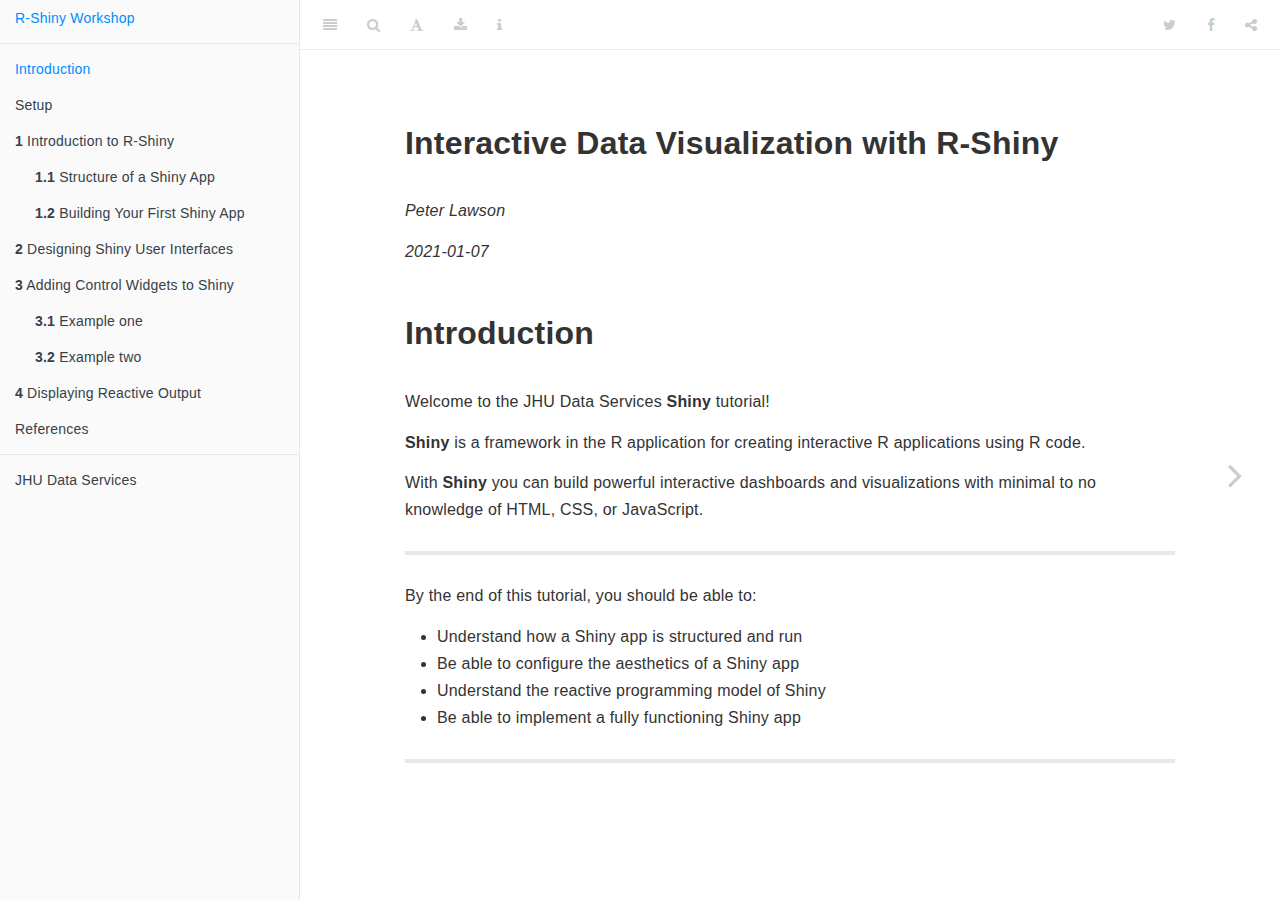
==== docs/index.html @ 5024e0c6 "Compiled book." ====
<!DOCTYPE html>
<html lang="" xml:lang="">
<head>

  <meta charset="utf-8" />
  <meta http-equiv="X-UA-Compatible" content="IE=edge" />
  <title>Interactive Data Visualization with R-Shiny</title>
  <meta name="description" content="A workshop on interactive data visualization using the R-Shiny library in the R programming language." />
  <meta name="generator" content="bookdown 0.21 and GitBook 2.6.7" />

  <meta property="og:title" content="Interactive Data Visualization with R-Shiny" />
  <meta property="og:type" content="book" />
  
  
  <meta property="og:description" content="A workshop on interactive data visualization using the R-Shiny library in the R programming language." />
  

  <meta name="twitter:card" content="summary" />
  <meta name="twitter:title" content="Interactive Data Visualization with R-Shiny" />
  
  <meta name="twitter:description" content="A workshop on interactive data visualization using the R-Shiny library in the R programming language." />
  

<meta name="author" content="Peter Lawson" />


<meta name="date" content="2021-01-07" />

  <meta name="viewport" content="width=device-width, initial-scale=1" />
  <meta name="apple-mobile-web-app-capable" content="yes" />
  <meta name="apple-mobile-web-app-status-bar-style" content="black" />
  
  

<link rel="next" href="setup.html"/>
<script src="libs/jquery-2.2.3/jquery.min.js"></script>
<link href="libs/gitbook-2.6.7/css/style.css" rel="stylesheet" />
<link href="libs/gitbook-2.6.7/css/plugin-table.css" rel="stylesheet" />
<link href="libs/gitbook-2.6.7/css/plugin-bookdown.css" rel="stylesheet" />
<link href="libs/gitbook-2.6.7/css/plugin-highlight.css" rel="stylesheet" />
<link href="libs/gitbook-2.6.7/css/plugin-search.css" rel="stylesheet" />
<link href="libs/gitbook-2.6.7/css/plugin-fontsettings.css" rel="stylesheet" />
<link href="libs/gitbook-2.6.7/css/plugin-clipboard.css" rel="stylesheet" />











<style type="text/css">
a.sourceLine { display: inline-block; line-height: 1.25; }
a.sourceLine { pointer-events: none; color: inherit; text-decoration: inherit; }
a.sourceLine:empty { height: 1.2em; }
.sourceCode { overflow: visible; }
code.sourceCode { white-space: pre; position: relative; }
pre.sourceCode { margin: 0; }
@media screen {
div.sourceCode { overflow: auto; }
}
@media print {
code.sourceCode { white-space: pre-wrap; }
a.sourceLine { text-indent: -1em; padding-left: 1em; }
}
pre.numberSource a.sourceLine
  { position: relative; left: -4em; }
pre.numberSource a.sourceLine::before
  { content: attr(title);
    position: relative; left: -1em; text-align: right; vertical-align: baseline;
    border: none; pointer-events: all; display: inline-block;
    -webkit-touch-callout: none; -webkit-user-select: none;
    -khtml-user-select: none; -moz-user-select: none;
    -ms-user-select: none; user-select: none;
    padding: 0 4px; width: 4em;
    color: #aaaaaa;
  }
pre.numberSource { margin-left: 3em; border-left: 1px solid #aaaaaa;  padding-left: 4px; }
div.sourceCode
  {  }
@media screen {
a.sourceLine::before { text-decoration: underline; }
}
code span.al { color: #ff0000; font-weight: bold; } /* Alert */
code span.an { color: #60a0b0; font-weight: bold; font-style: italic; } /* Annotation */
code span.at { color: #7d9029; } /* Attribute */
code span.bn { color: #40a070; } /* BaseN */
code span.bu { } /* BuiltIn */
code span.cf { color: #007020; font-weight: bold; } /* ControlFlow */
code span.ch { color: #4070a0; } /* Char */
code span.cn { color: #880000; } /* Constant */
code span.co { color: #60a0b0; font-style: italic; } /* Comment */
code span.cv { color: #60a0b0; font-weight: bold; font-style: italic; } /* CommentVar */
code span.do { color: #ba2121; font-style: italic; } /* Documentation */
code span.dt { color: #902000; } /* DataType */
code span.dv { color: #40a070; } /* DecVal */
code span.er { color: #ff0000; font-weight: bold; } /* Error */
code span.ex { } /* Extension */
code span.fl { color: #40a070; } /* Float */
code span.fu { color: #06287e; } /* Function */
code span.im { } /* Import */
code span.in { color: #60a0b0; font-weight: bold; font-style: italic; } /* Information */
code span.kw { color: #007020; font-weight: bold; } /* Keyword */
code span.op { color: #666666; } /* Operator */
code span.ot { color: #007020; } /* Other */
code span.pp { color: #bc7a00; } /* Preprocessor */
code span.sc { color: #4070a0; } /* SpecialChar */
code span.ss { color: #bb6688; } /* SpecialString */
code span.st { color: #4070a0; } /* String */
code span.va { color: #19177c; } /* Variable */
code span.vs { color: #4070a0; } /* VerbatimString */
code span.wa { color: #60a0b0; font-weight: bold; font-style: italic; } /* Warning */
</style>

<link rel="stylesheet" href="style.css" type="text/css" />
</head>

<body>



  <div class="book without-animation with-summary font-size-2 font-family-1" data-basepath=".">

    <div class="book-summary">
      <nav role="navigation">

<ul class="summary">
<li><a href="./">R-Shiny Workshop</a></li>

<li class="divider"></li>
<li class="chapter" data-level="" data-path="index.html"><a href="index.html"><i class="fa fa-check"></i>Introduction</a></li>
<li class="chapter" data-level="" data-path="setup.html"><a href="setup.html"><i class="fa fa-check"></i>Setup</a></li>
<li class="chapter" data-level="1" data-path="introduction-to-r-shiny.html"><a href="introduction-to-r-shiny.html"><i class="fa fa-check"></i><b>1</b> Introduction to R-Shiny</a><ul>
<li class="chapter" data-level="1.1" data-path="introduction-to-r-shiny.html"><a href="introduction-to-r-shiny.html#structure-of-a-shiny-app"><i class="fa fa-check"></i><b>1.1</b> Structure of a Shiny App</a></li>
<li class="chapter" data-level="1.2" data-path="introduction-to-r-shiny.html"><a href="introduction-to-r-shiny.html#building-your-first-shiny-app"><i class="fa fa-check"></i><b>1.2</b> Building Your First Shiny App</a></li>
</ul></li>
<li class="chapter" data-level="2" data-path="designing-shiny-user-interfaces.html"><a href="designing-shiny-user-interfaces.html"><i class="fa fa-check"></i><b>2</b> Designing Shiny User Interfaces</a></li>
<li class="chapter" data-level="3" data-path="adding-control-widgets-to-shiny.html"><a href="adding-control-widgets-to-shiny.html"><i class="fa fa-check"></i><b>3</b> Adding Control Widgets to Shiny</a><ul>
<li class="chapter" data-level="3.1" data-path="adding-control-widgets-to-shiny.html"><a href="adding-control-widgets-to-shiny.html#example-one"><i class="fa fa-check"></i><b>3.1</b> Example one</a></li>
<li class="chapter" data-level="3.2" data-path="adding-control-widgets-to-shiny.html"><a href="adding-control-widgets-to-shiny.html#example-two"><i class="fa fa-check"></i><b>3.2</b> Example two</a></li>
</ul></li>
<li class="chapter" data-level="4" data-path="displaying-reactive-output.html"><a href="displaying-reactive-output.html"><i class="fa fa-check"></i><b>4</b> Displaying Reactive Output</a></li>
<li class="chapter" data-level="" data-path="references.html"><a href="references.html"><i class="fa fa-check"></i>References</a></li>
<li class="divider"></li>
<li><a href="https://dataservices.library.jhu.edu" target="blank">JHU Data Services</a></li>

</ul>

      </nav>
    </div>

    <div class="book-body">
      <div class="body-inner">
        <div class="book-header" role="navigation">
          <h1>
            <i class="fa fa-circle-o-notch fa-spin"></i><a href="./">Interactive Data Visualization with R-Shiny</a>
          </h1>
        </div>

        <div class="page-wrapper" tabindex="-1" role="main">
          <div class="page-inner">

            <section class="normal" id="section-">
<div id="header">
<h1 class="title">Interactive Data Visualization with R-Shiny</h1>
<p class="author"><em>Peter Lawson</em></p>
<p class="date"><em>2021-01-07</em></p>
</div>
<div id="introduction" class="section level1 unnumbered">
<h1>Introduction</h1>
<p>Welcome to the JHU Data Services <strong>Shiny</strong> tutorial!</p>
<p><strong>Shiny</strong> is a framework in the R application for creating interactive R applications using R code.</p>
<p>With <strong>Shiny</strong> you can build powerful interactive dashboards and visualizations with minimal to no knowledge of HTML, CSS, or JavaScript.</p>
<hr />
<p>By the end of this tutorial, you should be able to:</p>
<ul>
<li>Understand how a Shiny app is structured and run</li>
<li>Be able to configure the aesthetics of a Shiny app</li>
<li>Understand the reactive programming model of Shiny</li>
<li>Be able to implement a fully functioning Shiny app</li>
</ul>
<hr />

</div>
            </section>

          </div>
        </div>
      </div>

<a href="setup.html" class="navigation navigation-next navigation-unique" aria-label="Next page"><i class="fa fa-angle-right"></i></a>
    </div>
  </div>
<script src="libs/gitbook-2.6.7/js/app.min.js"></script>
<script src="libs/gitbook-2.6.7/js/lunr.js"></script>
<script src="libs/gitbook-2.6.7/js/clipboard.min.js"></script>
<script src="libs/gitbook-2.6.7/js/plugin-search.js"></script>
<script src="libs/gitbook-2.6.7/js/plugin-sharing.js"></script>
<script src="libs/gitbook-2.6.7/js/plugin-fontsettings.js"></script>
<script src="libs/gitbook-2.6.7/js/plugin-bookdown.js"></script>
<script src="libs/gitbook-2.6.7/js/jquery.highlight.js"></script>
<script src="libs/gitbook-2.6.7/js/plugin-clipboard.js"></script>
<script>
gitbook.require(["gitbook"], function(gitbook) {
gitbook.start({
"sharing": {
"github": false,
"facebook": true,
"twitter": true,
"linkedin": false,
"weibo": false,
"instapaper": false,
"vk": false,
"all": ["facebook", "twitter", "linkedin", "weibo", "instapaper"]
},
"fontsettings": {
"theme": "white",
"family": "sans",
"size": 2
},
"edit": {
"link": null,
"text": null
},
"history": {
"link": null,
"text": null
},
"view": {
"link": null,
"text": null
},
"download": ["r-shiny-workshop.pdf", "r-shiny-workshop.epub"],
"toc": {
"collapse": "subsection"
}
});
});
</script>

</body>

</html>
---- docs/libs/gitbook-2.6.7/css/style.css ----
/*! normalize.css v2.1.0 | MIT License | git.io/normalize */img,legend{border:0}*,.fa{-webkit-font-smoothing:antialiased}.fa-ul>li,sub,sup{position:relative}.book .book-body .page-wrapper .page-inner section.normal hr:after,.book-langs-index .inner .languages:after,.buttons:after,.dropdown-menu .buttons:after{clear:both}body,html{-ms-text-size-adjust:100%;-webkit-text-size-adjust:100%}article,aside,details,figcaption,figure,footer,header,hgroup,main,nav,section,summary{display:block}audio,canvas,video{display:inline-block}.hidden,[hidden]{display:none}audio:not([controls]){display:none;height:0}html{font-family:sans-serif}body,figure{margin:0}a:focus{outline:dotted thin}a:active,a:hover{outline:0}h1{font-size:2em;margin:.67em 0}abbr[title]{border-bottom:1px dotted}b,strong{font-weight:700}dfn{font-style:italic}hr{-moz-box-sizing:content-box;box-sizing:content-box;height:0}mark{background:#ff0;color:#000}code,kbd,pre,samp{font-family:monospace,serif;font-size:1em}pre{white-space:pre-wrap}q{quotes:"\201C" "\201D" "\2018" "\2019"}small{font-size:80%}sub,sup{font-size:75%;line-height:0;vertical-align:baseline}sup{top:-.5em}sub{bottom:-.25em}svg:not(:root){overflow:hidden}fieldset{border:1px solid silver;margin:0 2px;padding:.35em .625em .75em}legend{padding:0}button,input,select,textarea{font-family:inherit;font-size:100%;margin:0}button,input{line-height:normal}button,select{text-transform:none}button,html input[type=button],input[type=reset],input[type=submit]{-webkit-appearance:button;cursor:pointer}button[disabled],html input[disabled]{cursor:default}input[type=checkbox],input[type=radio]{box-sizing:border-box;padding:0}input[type=search]{-webkit-appearance:textfield;-moz-box-sizing:content-box;-webkit-box-sizing:content-box;box-sizing:content-box}input[type=search]::-webkit-search-cancel-button{margin-right:10px;}button::-moz-focus-inner,input::-moz-focus-inner{border:0;padding:0}textarea{overflow:auto;vertical-align:top}table{border-collapse:collapse;border-spacing:0}/*!
 * Preboot v2
 *
 * Open sourced under MIT license by @mdo.
 * Some variables and mixins from Bootstrap (Apache 2 license).
 */.link-inherit,.link-inherit:focus,.link-inherit:hover{color:inherit}.fa,.fa-stack{display:inline-block}/*!
 *  Font Awesome 4.1.0 by @davegandy - http://fontawesome.io - @fontawesome
 *  License - http://fontawesome.io/license (Font: SIL OFL 1.1, CSS: MIT License)
 */@font-face{font-family:FontAwesome;src:url(./fontawesome/fontawesome-webfont.ttf?v=4.1.0) format('truetype');font-weight:400;font-style:normal}.fa{font-family:FontAwesome;font-style:normal;font-weight:400;line-height:1;-moz-osx-font-smoothing:grayscale}.book .book-header,.book .book-summary{font-family:"Helvetica Neue",Helvetica,Arial,sans-serif}.fa-lg{font-size:1.33333333em;line-height:.75em;vertical-align:-15%}.fa-2x{font-size:2em}.fa-3x{font-size:3em}.fa-4x{font-size:4em}.fa-5x{font-size:5em}.fa-fw{width:1.28571429em;text-align:center}.fa-ul{padding-left:0;margin-left:2.14285714em;list-style-type:none}.fa-li{position:absolute;left:-2.14285714em;width:2.14285714em;top:.14285714em;text-align:center}.fa-li.fa-lg{left:-1.85714286em}.fa-border{padding:.2em .25em .15em;border:.08em solid #eee;border-radius:.1em}.pull-right{float:right}.pull-left{float:left}.fa.pull-left{margin-right:.3em}.fa.pull-right{margin-left:.3em}.fa-spin{-webkit-animation:spin 2s infinite linear;-moz-animation:spin 2s infinite linear;-o-animation:spin 2s infinite linear;animation:spin 2s infinite linear}@-moz-keyframes spin{0%{-moz-transform:rotate(0)}100%{-moz-transform:rotate(359deg)}}@-webkit-keyframes spin{0%{-webkit-transform:rotate(0)}100%{-webkit-transform:rotate(359deg)}}@-o-keyframes spin{0%{-o-transform:rotate(0)}100%{-o-transform:rotate(359deg)}}@keyframes spin{0%{-webkit-transform:rotate(0);transform:rotate(0)}100%{-webkit-transform:rotate(359deg);transform:rotate(359deg)}}.fa-rotate-90{filter:progid:DXImageTransform.Microsoft.BasicImage(rotation=1);-webkit-transform:rotate(90deg);-moz-transform:rotate(90deg);-ms-transform:rotate(90deg);-o-transform:rotate(90deg);transform:rotate(90deg)}.fa-rotate-180{filter:progid:DXImageTransform.Microsoft.BasicImage(rotation=2);-webkit-transform:rotate(180deg);-moz-transform:rotate(180deg);-ms-transform:rotate(180deg);-o-transform:rotate(180deg);transform:rotate(180deg)}.fa-rotate-270{filter:progid:DXImageTransform.Microsoft.BasicImage(rotation=3);-webkit-transform:rotate(270deg);-moz-transform:rotate(270deg);-ms-transform:rotate(270deg);-o-transform:rotate(270deg);transform:rotate(270deg)}.fa-flip-horizontal{filter:progid:DXImageTransform.Microsoft.BasicImage(rotation=0, mirror=1);-webkit-transform:scale(-1,1);-moz-transform:scale(-1,1);-ms-transform:scale(-1,1);-o-transform:scale(-1,1);transform:scale(-1,1)}.fa-flip-vertical{filter:progid:DXImageTransform.Microsoft.BasicImage(rotation=2, mirror=1);-webkit-transform:scale(1,-1);-moz-transform:scale(1,-1);-ms-transform:scale(1,-1);-o-transform:scale(1,-1);transform:scale(1,-1)}.fa-stack{position:relative;width:2em;height:2em;line-height:2em;vertical-align:middle}.fa-stack-1x,.fa-stack-2x{position:absolute;left:0;width:100%;text-align:center}.fa-stack-1x{line-height:inherit}.fa-stack-2x{font-size:2em}.fa-inverse{color:#fff}.fa-glass:before{content:"\f000"}.fa-music:before{content:"\f001"}.fa-search:before{content:"\f002"}.fa-envelope-o:before{content:"\f003"}.fa-heart:before{content:"\f004"}.fa-star:before{content:"\f005"}.fa-star-o:before{content:"\f006"}.fa-user:before{content:"\f007"}.fa-film:before{content:"\f008"}.fa-th-large:before{content:"\f009"}.fa-th:before{content:"\f00a"}.fa-th-list:before{content:"\f00b"}.fa-check:before{content:"\f00c"}.fa-times:before{content:"\f00d"}.fa-search-plus:before{content:"\f00e"}.fa-search-minus:before{content:"\f010"}.fa-power-off:before{content:"\f011"}.fa-signal:before{content:"\f012"}.fa-cog:before,.fa-gear:before{content:"\f013"}.fa-trash-o:before{content:"\f014"}.fa-home:before{content:"\f015"}.fa-file-o:before{content:"\f016"}.fa-clock-o:before{content:"\f017"}.fa-road:before{content:"\f018"}.fa-download:before{content:"\f019"}.fa-arrow-circle-o-down:before{content:"\f01a"}.fa-arrow-circle-o-up:before{content:"\f01b"}.fa-inbox:before{content:"\f01c"}.fa-play-circle-o:before{content:"\f01d"}.fa-repeat:before,.fa-rotate-right:before{content:"\f01e"}.fa-refresh:before{content:"\f021"}.fa-list-alt:before{content:"\f022"}.fa-lock:before{content:"\f023"}.fa-flag:before{content:"\f024"}.fa-headphones:before{content:"\f025"}.fa-volume-off:before{content:"\f026"}.fa-volume-down:before{content:"\f027"}.fa-volume-up:before{content:"\f028"}.fa-qrcode:before{content:"\f029"}.fa-barcode:before{content:"\f02a"}.fa-tag:before{content:"\f02b"}.fa-tags:before{content:"\f02c"}.fa-book:before{content:"\f02d"}.fa-bookmark:before{content:"\f02e"}.fa-print:before{content:"\f02f"}.fa-camera:before{content:"\f030"}.fa-font:before{content:"\f031"}.fa-bold:before{content:"\f032"}.fa-italic:before{content:"\f033"}.fa-text-height:before{content:"\f034"}.fa-text-width:before{content:"\f035"}.fa-align-left:before{content:"\f036"}.fa-align-center:before{content:"\f037"}.fa-align-right:before{content:"\f038"}.fa-align-justify:before{content:"\f039"}.fa-list:before{content:"\f03a"}.fa-dedent:before,.fa-outdent:before{content:"\f03b"}.fa-indent:before{content:"\f03c"}.fa-video-camera:before{content:"\f03d"}.fa-image:before,.fa-photo:before,.fa-picture-o:before{content:"\f03e"}.fa-pencil:before{content:"\f040"}.fa-map-marker:before{content:"\f041"}.fa-adjust:before{content:"\f042"}.fa-tint:before{content:"\f043"}.fa-edit:before,.fa-pencil-square-o:before{content:"\f044"}.fa-share-square-o:before{content:"\f045"}.fa-check-square-o:before{content:"\f046"}.fa-arrows:before{content:"\f047"}.fa-step-backward:before{content:"\f048"}.fa-fast-backward:before{content:"\f049"}.fa-backward:before{content:"\f04a"}.fa-play:before{content:"\f04b"}.fa-pause:before{content:"\f04c"}.fa-stop:before{content:"\f04d"}.fa-forward:before{content:"\f04e"}.fa-fast-forward:before{content:"\f050"}.fa-step-forward:before{content:"\f051"}.fa-eject:before{content:"\f052"}.fa-chevron-left:before{content:"\f053"}.fa-chevron-right:before{content:"\f054"}.fa-plus-circle:before{content:"\f055"}.fa-minus-circle:before{content:"\f056"}.fa-times-circle:before{content:"\f057"}.fa-check-circle:before{content:"\f058"}.fa-question-circle:before{content:"\f059"}.fa-info-circle:before{content:"\f05a"}.fa-crosshairs:before{content:"\f05b"}.fa-times-circle-o:before{content:"\f05c"}.fa-check-circle-o:before{content:"\f05d"}.fa-ban:before{content:"\f05e"}.fa-arrow-left:before{content:"\f060"}.fa-arrow-right:before{content:"\f061"}.fa-arrow-up:before{content:"\f062"}.fa-arrow-down:before{content:"\f063"}.fa-mail-forward:before,.fa-share:before{content:"\f064"}.fa-expand:before{content:"\f065"}.fa-compress:before{content:"\f066"}.fa-plus:before{content:"\f067"}.fa-minus:before{content:"\f068"}.fa-asterisk:before{content:"\f069"}.fa-exclamation-circle:before{content:"\f06a"}.fa-gift:before{content:"\f06b"}.fa-leaf:before{content:"\f06c"}.fa-fire:before{content:"\f06d"}.fa-eye:before{content:"\f06e"}.fa-eye-slash:before{content:"\f070"}.fa-exclamation-triangle:before,.fa-warning:before{content:"\f071"}.fa-plane:before{content:"\f072"}.fa-calendar:before{content:"\f073"}.fa-random:before{content:"\f074"}.fa-comment:before{content:"\f075"}.fa-magnet:before{content:"\f076"}.fa-chevron-up:before{content:"\f077"}.fa-chevron-down:before{content:"\f078"}.fa-retweet:before{content:"\f079"}.fa-shopping-cart:before{content:"\f07a"}.fa-folder:before{content:"\f07b"}.fa-folder-open:before{content:"\f07c"}.fa-arrows-v:before{content:"\f07d"}.fa-arrows-h:before{content:"\f07e"}.fa-bar-chart-o:before{content:"\f080"}.fa-twitter-square:before{content:"\f081"}.fa-facebook-square:before{content:"\f082"}.fa-camera-retro:before{content:"\f083"}.fa-key:before{content:"\f084"}.fa-cogs:before,.fa-gears:before{content:"\f085"}.fa-comments:before{content:"\f086"}.fa-thumbs-o-up:before{content:"\f087"}.fa-thumbs-o-down:before{content:"\f088"}.fa-star-half:before{content:"\f089"}.fa-heart-o:before{content:"\f08a"}.fa-sign-out:before{content:"\f08b"}.fa-linkedin-square:before{content:"\f08c"}.fa-thumb-tack:before{content:"\f08d"}.fa-external-link:before{content:"\f08e"}.fa-sign-in:before{content:"\f090"}.fa-trophy:before{content:"\f091"}.fa-github-square:before{content:"\f092"}.fa-upload:before{content:"\f093"}.fa-lemon-o:before{content:"\f094"}.fa-phone:before{content:"\f095"}.fa-square-o:before{content:"\f096"}.fa-bookmark-o:before{content:"\f097"}.fa-phone-square:before{content:"\f098"}.fa-twitter:before{content:"\f099"}.fa-facebook:before{content:"\f09a"}.fa-github:before{content:"\f09b"}.fa-unlock:before{content:"\f09c"}.fa-credit-card:before{content:"\f09d"}.fa-rss:before{content:"\f09e"}.fa-hdd-o:before{content:"\f0a0"}.fa-bullhorn:before{content:"\f0a1"}.fa-bell:before{content:"\f0f3"}.fa-certificate:before{content:"\f0a3"}.fa-hand-o-right:before{content:"\f0a4"}.fa-hand-o-left:before{content:"\f0a5"}.fa-hand-o-up:before{content:"\f0a6"}.fa-hand-o-down:before{content:"\f0a7"}.fa-arrow-circle-left:before{content:"\f0a8"}.fa-arrow-circle-right:before{content:"\f0a9"}.fa-arrow-circle-up:before{content:"\f0aa"}.fa-arrow-circle-down:before{content:"\f0ab"}.fa-globe:before{content:"\f0ac"}.fa-wrench:before{content:"\f0ad"}.fa-tasks:before{content:"\f0ae"}.fa-filter:before{content:"\f0b0"}.fa-briefcase:before{content:"\f0b1"}.fa-arrows-alt:before{content:"\f0b2"}.fa-group:before,.fa-users:before{content:"\f0c0"}.fa-chain:before,.fa-link:before{content:"\f0c1"}.fa-cloud:before{content:"\f0c2"}.fa-flask:before{content:"\f0c3"}.fa-cut:before,.fa-scissors:before{content:"\f0c4"}.fa-copy:before,.fa-files-o:before{content:"\f0c5"}.fa-paperclip:before{content:"\f0c6"}.fa-floppy-o:before,.fa-save:before{content:"\f0c7"}.fa-square:before{content:"\f0c8"}.fa-bars:before,.fa-navicon:before,.fa-reorder:before{content:"\f0c9"}.fa-list-ul:before{content:"\f0ca"}.fa-list-ol:before{content:"\f0cb"}.fa-strikethrough:before{content:"\f0cc"}.fa-underline:before{content:"\f0cd"}.fa-table:before{content:"\f0ce"}.fa-magic:before{content:"\f0d0"}.fa-truck:before{content:"\f0d1"}.fa-pinterest:before{content:"\f0d2"}.fa-pinterest-square:before{content:"\f0d3"}.fa-google-plus-square:before{content:"\f0d4"}.fa-google-plus:before{content:"\f0d5"}.fa-money:before{content:"\f0d6"}.fa-caret-down:before{content:"\f0d7"}.fa-caret-up:before{content:"\f0d8"}.fa-caret-left:before{content:"\f0d9"}.fa-caret-right:before{content:"\f0da"}.fa-columns:before{content:"\f0db"}.fa-sort:before,.fa-unsorted:before{content:"\f0dc"}.fa-sort-desc:before,.fa-sort-down:before{content:"\f0dd"}.fa-sort-asc:before,.fa-sort-up:before{content:"\f0de"}.fa-envelope:before{content:"\f0e0"}.fa-linkedin:before{content:"\f0e1"}.fa-rotate-left:before,.fa-undo:before{content:"\f0e2"}.fa-gavel:before,.fa-legal:before{content:"\f0e3"}.fa-dashboard:before,.fa-tachometer:before{content:"\f0e4"}.fa-comment-o:before{content:"\f0e5"}.fa-comments-o:before{content:"\f0e6"}.fa-bolt:before,.fa-flash:before{content:"\f0e7"}.fa-sitemap:before{content:"\f0e8"}.fa-umbrella:before{content:"\f0e9"}.fa-clipboard:before,.fa-paste:before{content:"\f0ea"}.fa-lightbulb-o:before{content:"\f0eb"}.fa-exchange:before{content:"\f0ec"}.fa-cloud-download:before{content:"\f0ed"}.fa-cloud-upload:before{content:"\f0ee"}.fa-user-md:before{content:"\f0f0"}.fa-stethoscope:before{content:"\f0f1"}.fa-suitcase:before{content:"\f0f2"}.fa-bell-o:before{content:"\f0a2"}.fa-coffee:before{content:"\f0f4"}.fa-cutlery:before{content:"\f0f5"}.fa-file-text-o:before{content:"\f0f6"}.fa-building-o:before{content:"\f0f7"}.fa-hospital-o:before{content:"\f0f8"}.fa-ambulance:before{content:"\f0f9"}.fa-medkit:before{content:"\f0fa"}.fa-fighter-jet:before{content:"\f0fb"}.fa-beer:before{content:"\f0fc"}.fa-h-square:before{content:"\f0fd"}.fa-plus-square:before{content:"\f0fe"}.fa-angle-double-left:before{content:"\f100"}.fa-angle-double-right:before{content:"\f101"}.fa-angle-double-up:before{content:"\f102"}.fa-angle-double-down:before{content:"\f103"}.fa-angle-left:before{content:"\f104"}.fa-angle-right:before{content:"\f105"}.fa-angle-up:before{content:"\f106"}.fa-angle-down:before{content:"\f107"}.fa-desktop:before{content:"\f108"}.fa-laptop:before{content:"\f109"}.fa-tablet:before{content:"\f10a"}.fa-mobile-phone:before,.fa-mobile:before{content:"\f10b"}.fa-circle-o:before{content:"\f10c"}.fa-quote-left:before{content:"\f10d"}.fa-quote-right:before{content:"\f10e"}.fa-spinner:before{content:"\f110"}.fa-circle:before{content:"\f111"}.fa-mail-reply:before,.fa-reply:before{content:"\f112"}.fa-github-alt:before{content:"\f113"}.fa-folder-o:before{content:"\f114"}.fa-folder-open-o:before{content:"\f115"}.fa-smile-o:before{content:"\f118"}.fa-frown-o:before{content:"\f119"}.fa-meh-o:before{content:"\f11a"}.fa-gamepad:before{content:"\f11b"}.fa-keyboard-o:before{content:"\f11c"}.fa-flag-o:before{content:"\f11d"}.fa-flag-checkered:before{content:"\f11e"}.fa-terminal:before{content:"\f120"}.fa-code:before{content:"\f121"}.fa-mail-reply-all:before,.fa-reply-all:before{content:"\f122"}.fa-star-half-empty:before,.fa-star-half-full:before,.fa-star-half-o:before{content:"\f123"}.fa-location-arrow:before{content:"\f124"}.fa-crop:before{content:"\f125"}.fa-code-fork:before{content:"\f126"}.fa-chain-broken:before,.fa-unlink:before{content:"\f127"}.fa-question:before{content:"\f128"}.fa-info:before{content:"\f129"}.fa-exclamation:before{content:"\f12a"}.fa-superscript:before{content:"\f12b"}.fa-subscript:before{content:"\f12c"}.fa-eraser:before{content:"\f12d"}.fa-puzzle-piece:before{content:"\f12e"}.fa-microphone:before{content:"\f130"}.fa-microphone-slash:before{content:"\f131"}.fa-shield:before{content:"\f132"}.fa-calendar-o:before{content:"\f133"}.fa-fire-extinguisher:before{content:"\f134"}.fa-rocket:before{content:"\f135"}.fa-maxcdn:before{content:"\f136"}.fa-chevron-circle-left:before{content:"\f137"}.fa-chevron-circle-right:before{content:"\f138"}.fa-chevron-circle-up:before{content:"\f139"}.fa-chevron-circle-down:before{content:"\f13a"}.fa-html5:before{content:"\f13b"}.fa-css3:before{content:"\f13c"}.fa-anchor:before{content:"\f13d"}.fa-unlock-alt:before{content:"\f13e"}.fa-bullseye:before{content:"\f140"}.fa-ellipsis-h:before{content:"\f141"}.fa-ellipsis-v:before{content:"\f142"}.fa-rss-square:before{content:"\f143"}.fa-play-circle:before{content:"\f144"}.fa-ticket:before{content:"\f145"}.fa-minus-square:before{content:"\f146"}.fa-minus-square-o:before{content:"\f147"}.fa-level-up:before{content:"\f148"}.fa-level-down:before{content:"\f149"}.fa-check-square:before{content:"\f14a"}.fa-pencil-square:before{content:"\f14b"}.fa-external-link-square:before{content:"\f14c"}.fa-share-square:before{content:"\f14d"}.fa-compass:before{content:"\f14e"}.fa-caret-square-o-down:before,.fa-toggle-down:before{content:"\f150"}.fa-caret-square-o-up:before,.fa-toggle-up:before{content:"\f151"}.fa-caret-square-o-right:before,.fa-toggle-right:before{content:"\f152"}.fa-eur:before,.fa-euro:before{content:"\f153"}.fa-gbp:before{content:"\f154"}.fa-dollar:before,.fa-usd:before{content:"\f155"}.fa-inr:before,.fa-rupee:before{content:"\f156"}.fa-cny:before,.fa-jpy:before,.fa-rmb:before,.fa-yen:before{content:"\f157"}.fa-rouble:before,.fa-rub:before,.fa-ruble:before{content:"\f158"}.fa-krw:before,.fa-won:before{content:"\f159"}.fa-bitcoin:before,.fa-btc:before{content:"\f15a"}.fa-file:before{content:"\f15b"}.fa-file-text:before{content:"\f15c"}.fa-sort-alpha-asc:before{content:"\f15d"}.fa-sort-alpha-desc:before{content:"\f15e"}.fa-sort-amount-asc:before{content:"\f160"}.fa-sort-amount-desc:before{content:"\f161"}.fa-sort-numeric-asc:before{content:"\f162"}.fa-sort-numeric-desc:before{content:"\f163"}.fa-thumbs-up:before{content:"\f164"}.fa-thumbs-down:before{content:"\f165"}.fa-youtube-square:before{content:"\f166"}.fa-youtube:before{content:"\f167"}.fa-xing:before{content:"\f168"}.fa-xing-square:before{content:"\f169"}.fa-youtube-play:before{content:"\f16a"}.fa-dropbox:before{content:"\f16b"}.fa-stack-overflow:before{content:"\f16c"}.fa-instagram:before{content:"\f16d"}.fa-flickr:before{content:"\f16e"}.fa-adn:before{content:"\f170"}.fa-bitbucket:before{content:"\f171"}.fa-bitbucket-square:before{content:"\f172"}.fa-tumblr:before{content:"\f173"}.fa-tumblr-square:before{content:"\f174"}.fa-long-arrow-down:before{content:"\f175"}.fa-long-arrow-up:before{content:"\f176"}.fa-long-arrow-left:before{content:"\f177"}.fa-long-arrow-right:before{content:"\f178"}.fa-apple:before{content:"\f179"}.fa-windows:before{content:"\f17a"}.fa-android:before{content:"\f17b"}.fa-linux:before{content:"\f17c"}.fa-dribbble:before{content:"\f17d"}.fa-skype:before{content:"\f17e"}.fa-foursquare:before{content:"\f180"}.fa-trello:before{content:"\f181"}.fa-female:before{content:"\f182"}.fa-male:before{content:"\f183"}.fa-gittip:before{content:"\f184"}.fa-sun-o:before{content:"\f185"}.fa-moon-o:before{content:"\f186"}.fa-archive:before{content:"\f187"}.fa-bug:before{content:"\f188"}.fa-vk:before{content:"\f189"}.fa-weibo:before{content:"\f18a"}.fa-renren:before{content:"\f18b"}.fa-pagelines:before{content:"\f18c"}.fa-stack-exchange:before{content:"\f18d"}.fa-arrow-circle-o-right:before{content:"\f18e"}.fa-arrow-circle-o-left:before{content:"\f190"}.fa-caret-square-o-left:before,.fa-toggle-left:before{content:"\f191"}.fa-dot-circle-o:before{content:"\f192"}.fa-wheelchair:before{content:"\f193"}.fa-vimeo-square:before{content:"\f194"}.fa-try:before,.fa-turkish-lira:before{content:"\f195"}.fa-plus-square-o:before{content:"\f196"}.fa-space-shuttle:before{content:"\f197"}.fa-slack:before{content:"\f198"}.fa-envelope-square:before{content:"\f199"}.fa-wordpress:before{content:"\f19a"}.fa-openid:before{content:"\f19b"}.fa-bank:before,.fa-institution:before,.fa-university:before{content:"\f19c"}.fa-graduation-cap:before,.fa-mortar-board:before{content:"\f19d"}.fa-yahoo:before{content:"\f19e"}.fa-google:before{content:"\f1a0"}.fa-reddit:before{content:"\f1a1"}.fa-reddit-square:before{content:"\f1a2"}.fa-stumbleupon-circle:before{content:"\f1a3"}.fa-stumbleupon:before{content:"\f1a4"}.fa-delicious:before{content:"\f1a5"}.fa-digg:before{content:"\f1a6"}.fa-pied-piper-square:before,.fa-pied-piper:before{content:"\f1a7"}.fa-pied-piper-alt:before{content:"\f1a8"}.fa-drupal:before{content:"\f1a9"}.fa-joomla:before{content:"\f1aa"}.fa-language:before{content:"\f1ab"}.fa-fax:before{content:"\f1ac"}.fa-building:before{content:"\f1ad"}.fa-child:before{content:"\f1ae"}.fa-paw:before{content:"\f1b0"}.fa-spoon:before{content:"\f1b1"}.fa-cube:before{content:"\f1b2"}.fa-cubes:before{content:"\f1b3"}.fa-behance:before{content:"\f1b4"}.fa-behance-square:before{content:"\f1b5"}.fa-steam:before{content:"\f1b6"}.fa-steam-square:before{content:"\f1b7"}.fa-recycle:before{content:"\f1b8"}.fa-automobile:before,.fa-car:before{content:"\f1b9"}.fa-cab:before,.fa-taxi:before{content:"\f1ba"}.fa-tree:before{content:"\f1bb"}.fa-spotify:before{content:"\f1bc"}.fa-deviantart:before{content:"\f1bd"}.fa-soundcloud:before{content:"\f1be"}.fa-database:before{content:"\f1c0"}.fa-file-pdf-o:before{content:"\f1c1"}.fa-file-word-o:before{content:"\f1c2"}.fa-file-excel-o:before{content:"\f1c3"}.fa-file-powerpoint-o:before{content:"\f1c4"}.fa-file-image-o:before,.fa-file-photo-o:before,.fa-file-picture-o:before{content:"\f1c5"}.fa-file-archive-o:before,.fa-file-zip-o:before{content:"\f1c6"}.fa-file-audio-o:before,.fa-file-sound-o:before{content:"\f1c7"}.fa-file-movie-o:before,.fa-file-video-o:before{content:"\f1c8"}.fa-file-code-o:before{content:"\f1c9"}.fa-vine:before{content:"\f1ca"}.fa-codepen:before{content:"\f1cb"}.fa-jsfiddle:before{content:"\f1cc"}.fa-life-bouy:before,.fa-life-ring:before,.fa-life-saver:before,.fa-support:before{content:"\f1cd"}.fa-circle-o-notch:before{content:"\f1ce"}.fa-ra:before,.fa-rebel:before{content:"\f1d0"}.fa-empire:before,.fa-ge:before{content:"\f1d1"}.fa-git-square:before{content:"\f1d2"}.fa-git:before{content:"\f1d3"}.fa-hacker-news:before{content:"\f1d4"}.fa-tencent-weibo:before{content:"\f1d5"}.fa-qq:before{content:"\f1d6"}.fa-wechat:before,.fa-weixin:before{content:"\f1d7"}.fa-paper-plane:before,.fa-send:before{content:"\f1d8"}.fa-paper-plane-o:before,.fa-send-o:before{content:"\f1d9"}.fa-history:before{content:"\f1da"}.fa-circle-thin:before{content:"\f1db"}.fa-header:before{content:"\f1dc"}.fa-paragraph:before{content:"\f1dd"}.fa-sliders:before{content:"\f1de"}.fa-share-alt:before{content:"\f1e0"}.fa-share-alt-square:before{content:"\f1e1"}.fa-bomb:before{content:"\f1e2"}.book-langs-index{width:100%;height:100%;padding:40px 0;margin:0;overflow:auto}@media (max-width:600px){.book-langs-index{padding:0}}.book-langs-index .inner{max-width:600px;width:100%;margin:0 auto;padding:30px;background:#fff;border-radius:3px}.book-langs-index .inner h3{margin:0}.book-langs-index .inner .languages{list-style:none;padding:20px 30px;margin-top:20px;border-top:1px solid #eee}.book-langs-index .inner .languages:after,.book-langs-index .inner .languages:before{content:" ";display:table;line-height:0}.book-langs-index .inner .languages li{width:50%;float:left;padding:10px 5px;font-size:16px}@media (max-width:600px){.book-langs-index .inner .languages li{width:100%;max-width:100%}}.book .book-header{overflow:visible;height:50px;padding:0 8px;z-index:2;font-size:.85em;color:#7e888b;background:0 0}.book .book-header .btn{display:block;height:50px;padding:0 15px;border-bottom:none;color:#ccc;text-transform:uppercase;line-height:50px;-webkit-box-shadow:none!important;box-shadow:none!important;position:relative;font-size:14px}.book .book-header .btn:hover{position:relative;text-decoration:none;color:#444;background:0 0}.book .book-header h1{margin:0;font-size:20px;font-weight:200;text-align:center;line-height:50px;opacity:0;padding-left:200px;padding-right:200px;-webkit-transition:opacity .2s ease;-moz-transition:opacity .2s ease;-o-transition:opacity .2s ease;transition:opacity .2s ease;overflow:hidden;text-overflow:ellipsis;white-space:nowrap}.book .book-header h1 a,.book .book-header h1 a:hover{color:inherit;text-decoration:none}@media (max-width:1000px){.book .book-header h1{display:none}}.book .book-header h1 i{display:none}.book .book-header:hover h1{opacity:1}.book.is-loading .book-header h1 i{display:inline-block}.book.is-loading .book-header h1 a{display:none}.dropdown{position:relative}.dropdown-menu{position:absolute;top:100%;left:0;z-index:100;display:none;float:left;min-width:160px;padding:0;margin:2px 0 0;list-style:none;font-size:14px;background-color:#fafafa;border:1px solid rgba(0,0,0,.07);border-radius:1px;-webkit-box-shadow:0 6px 12px rgba(0,0,0,.175);box-shadow:0 6px 12px rgba(0,0,0,.175);background-clip:padding-box}.dropdown-menu.open{display:block}.dropdown-menu.dropdown-left{left:auto;right:4%}.dropdown-menu.dropdown-left .dropdown-caret{right:14px;left:auto}.dropdown-menu .dropdown-caret{position:absolute;top:-8px;left:14px;width:18px;height:10px;float:left;overflow:hidden}.dropdown-menu .dropdown-caret .caret-inner,.dropdown-menu .dropdown-caret .caret-outer{display:inline-block;top:0;border-left:9px solid transparent;border-right:9px solid transparent;position:absolute}.dropdown-menu .dropdown-caret .caret-outer{border-bottom:9px solid rgba(0,0,0,.1);height:auto;left:0;width:auto;margin-left:-1px}.dropdown-menu .dropdown-caret .caret-inner{margin-top:-1px;top:1px;border-bottom:9px solid #fafafa}.dropdown-menu .buttons{border-bottom:1px solid rgba(0,0,0,.07)}.dropdown-menu .buttons:after,.dropdown-menu .buttons:before{content:" ";display:table;line-height:0}.dropdown-menu .buttons:last-child{border-bottom:none}.dropdown-menu .buttons .button{border:0;background-color:transparent;color:#a6a6a6;width:100%;text-align:center;float:left;line-height:1.42857143;padding:8px 4px}.alert,.dropdown-menu .buttons .button:hover{color:#444}.dropdown-menu .buttons .button:focus,.dropdown-menu .buttons .button:hover{outline:0}.dropdown-menu .buttons .button.size-2{width:50%}.dropdown-menu .buttons .button.size-3{width:33%}.alert{padding:15px;margin-bottom:20px;background:#eee;border-bottom:5px solid #ddd}.alert-success{background:#dff0d8;border-color:#d6e9c6;color:#3c763d}.alert-info{background:#d9edf7;border-color:#bce8f1;color:#31708f}.alert-danger{background:#f2dede;border-color:#ebccd1;color:#a94442}.alert-warning{background:#fcf8e3;border-color:#faebcc;color:#8a6d3b}.book .book-summary{position:absolute;top:0;left:-300px;bottom:0;z-index:1;width:300px;color:#364149;background:#fafafa;border-right:1px solid rgba(0,0,0,.07);-webkit-transition:left 250ms ease;-moz-transition:left 250ms ease;-o-transition:left 250ms ease;transition:left 250ms ease}.book .book-summary ul.summary{position:absolute;top:0;left:0;right:0;bottom:0;overflow-y:auto;list-style:none;margin:0;padding:0;-webkit-transition:top .5s ease;-moz-transition:top .5s ease;-o-transition:top .5s ease;transition:top .5s ease}.book .book-summary ul.summary li{list-style:none}.book .book-summary ul.summary li.divider{height:1px;margin:7px 0;overflow:hidden;background:rgba(0,0,0,.07)}.book .book-summary ul.summary li i.fa-check{display:none;position:absolute;right:9px;top:16px;font-size:9px;color:#3c3}.book .book-summary ul.summary li.done>a{color:#364149;font-weight:400}.book .book-summary ul.summary li.done>a i{display:inline}.book .book-summary ul.summary li a,.book .book-summary ul.summary li span{display:block;padding:10px 15px;border-bottom:none;color:#364149;background:0 0;text-overflow:ellipsis;overflow:hidden;white-space:nowrap;position:relative}.book .book-summary ul.summary li span{cursor:not-allowed;opacity:.3;filter:alpha(opacity=30)}.book .book-summary ul.summary li a:hover,.book .book-summary ul.summary li.active>a{color:#008cff;background:0 0;text-decoration:none}.book .book-summary ul.summary li ul{padding-left:20px}@media (max-width:600px){.book .book-summary{width:calc(100% - 60px);bottom:0;left:-100%}}.book.with-summary .book-summary{left:0}.book.without-animation .book-summary{-webkit-transition:none!important;-moz-transition:none!important;-o-transition:none!important;transition:none!important}.book{position:relative;width:100%;height:100%}.book .book-body,.book .book-body .body-inner{position:absolute;top:0;left:0;overflow-y:auto;bottom:0;right:0}.book .book-body{color:#000;background:#fff;-webkit-transition:left 250ms ease;-moz-transition:left 250ms ease;-o-transition:left 250ms ease;transition:left 250ms ease}.book .book-body .page-wrapper{position:relative;outline:0}.book .book-body .page-wrapper .page-inner{max-width:800px;margin:0 auto;padding:20px 0 40px}.book .book-body .page-wrapper .page-inner section{margin:0;padding:5px 15px;background:#fff;border-radius:2px;line-height:1.7;font-size:1.6rem}.book .book-body .page-wrapper .page-inner .btn-group .btn{border-radius:0;background:#eee;border:0}@media (max-width:1240px){.book .book-body{-webkit-transition:-webkit-transform 250ms ease;-moz-transition:-moz-transform 250ms ease;-o-transition:-o-transform 250ms ease;transition:transform 250ms ease;padding-bottom:20px}.book .book-body .body-inner{position:static;min-height:calc(100% - 50px)}}@media (min-width:600px){.book.with-summary .book-body{left:300px}}@media (max-width:600px){.book.with-summary{overflow:hidden}.book.with-summary .book-body{-webkit-transform:translate(calc(100% - 60px),0);-moz-transform:translate(calc(100% - 60px),0);-ms-transform:translate(calc(100% - 60px),0);-o-transform:translate(calc(100% - 60px),0);transform:translate(calc(100% - 60px),0)}}.book.without-animation .book-body{-webkit-transition:none!important;-moz-transition:none!important;-o-transition:none!important;transition:none!important}.buttons:after,.buttons:before{content:" ";display:table;line-height:0}.button{border:0;background:#eee;color:#666;width:100%;text-align:center;float:left;line-height:1.42857143;padding:8px 4px}.button:hover{color:#444}.button:focus,.button:hover{outline:0}.button.size-2{width:50%}.button.size-3{width:33%}.book .book-body .page-wrapper .page-inner section{display:none}.book .book-body .page-wrapper .page-inner section.normal{display:block;word-wrap:break-word;overflow:hidden;color:#333;line-height:1.7;text-size-adjust:100%;-ms-text-size-adjust:100%;-webkit-text-size-adjust:100%;-moz-text-size-adjust:100%}.book .book-body .page-wrapper .page-inner section.normal *{box-sizing:border-box;-webkit-box-sizing:border-box;}.book .book-body .page-wrapper .page-inner section.normal>:first-child{margin-top:0!important}.book .book-body .page-wrapper .page-inner section.normal>:last-child{margin-bottom:0!important}.book .book-body .page-wrapper .page-inner section.normal blockquote,.book .book-body .page-wrapper .page-inner section.normal code,.book .book-body .page-wrapper .page-inner section.normal figure,.book .book-body .page-wrapper .page-inner section.normal img,.book .book-body .page-wrapper .page-inner section.normal pre,.book .book-body .page-wrapper .page-inner section.normal table,.book .book-body .page-wrapper .page-inner section.normal tr{page-break-inside:avoid}.book .book-body .page-wrapper .page-inner section.normal h2,.book .book-body .page-wrapper .page-inner section.normal h3,.book .book-body .page-wrapper .page-inner section.normal h4,.book .book-body .page-wrapper .page-inner section.normal h5,.book .book-body .page-wrapper .page-inner section.normal p{orphans:3;widows:3}.book .book-body .page-wrapper .page-inner section.normal h1,.book .book-body .page-wrapper .page-inner section.normal h2,.book .book-body .page-wrapper .page-inner section.normal h3,.book .book-body .page-wrapper .page-inner section.normal h4,.book .book-body .page-wrapper .page-inner section.normal h5{page-break-after:avoid}.book .book-body .page-wrapper .page-inner section.normal b,.book .book-body .page-wrapper .page-inner section.normal strong{font-weight:700}.book .book-body .page-wrapper .page-inner section.normal em{font-style:italic}.book .book-body .page-wrapper .page-inner section.normal blockquote,.book .book-body .page-wrapper .page-inner section.normal dl,.book .book-body .page-wrapper .page-inner section.normal ol,.book .book-body .page-wrapper .page-inner section.normal p,.book .book-body .page-wrapper .page-inner section.normal table,.book .book-body .page-wrapper .page-inner section.normal ul{margin-top:0;margin-bottom:.85em}.book .book-body .page-wrapper .page-inner section.normal a{color:#4183c4;text-decoration:none;background:0 0}.book .book-body .page-wrapper .page-inner section.normal a:active,.book .book-body .page-wrapper .page-inner section.normal a:focus,.book .book-body .page-wrapper .page-inner section.normal a:hover{outline:0;text-decoration:underline}.book .book-body .page-wrapper .page-inner section.normal img{border:0;max-width:100%}.book .book-body .page-wrapper .page-inner section.normal hr{height:4px;padding:0;margin:1.7em 0;overflow:hidden;background-color:#e7e7e7;border:none}.book .book-body .page-wrapper .page-inner section.normal hr:after,.book .book-body .page-wrapper .page-inner section.normal hr:before{display:table;content:" "}.book .book-body .page-wrapper .page-inner section.normal h1,.book .book-body .page-wrapper .page-inner section.normal h2,.book .book-body .page-wrapper .page-inner section.normal h3,.book .book-body .page-wrapper .page-inner section.normal h4,.book .book-body .page-wrapper .page-inner section.normal h5,.book .book-body .page-wrapper .page-inner section.normal h6{margin-top:1.275em;margin-bottom:.85em;}.book .book-body .page-wrapper .page-inner section.normal h1{font-size:2em}.book .book-body .page-wrapper .page-inner section.normal h2{font-size:1.75em}.book .book-body .page-wrapper .page-inner section.normal h3{font-size:1.5em}.book .book-body .page-wrapper .page-inner section.normal h4{font-size:1.25em}.book .book-body .page-wrapper .page-inner section.normal h5{font-size:1em}.book .book-body .page-wrapper .page-inner section.normal h6{font-size:1em;color:#777}.book .book-body .page-wrapper .page-inner section.normal code,.book .book-body .page-wrapper .page-inner section.normal pre{font-family:Consolas,"Liberation Mono",Menlo,Courier,monospace;direction:ltr;border:none;color:inherit}.book .book-body .page-wrapper .page-inner section.normal pre{overflow:auto;word-wrap:normal;margin:0 0 1.275em;padding:.85em 1em;background:#f7f7f7}.book .book-body .page-wrapper .page-inner section.normal pre>code{display:inline;max-width:initial;padding:0;margin:0;overflow:initial;line-height:inherit;font-size:.85em;white-space:pre;background:0 0}.book .book-body .page-wrapper .page-inner section.normal pre>code:after,.book .book-body .page-wrapper .page-inner section.normal pre>code:before{content:normal}.book .book-body .page-wrapper .page-inner section.normal code{padding:.2em;margin:0;font-size:.85em;background-color:#f7f7f7}.book .book-body .page-wrapper .page-inner section.normal code:after,.book .book-body .page-wrapper .page-inner section.normal code:before{letter-spacing:-.2em;content:"\00a0"}.book .book-body .page-wrapper .page-inner section.normal ol,.book .book-body .page-wrapper .page-inner section.normal ul{padding:0 0 0 2em;margin:0 0 .85em}.book .book-body .page-wrapper .page-inner section.normal ol ol,.book .book-body .page-wrapper .page-inner section.normal ol ul,.book .book-body .page-wrapper .page-inner section.normal ul ol,.book .book-body .page-wrapper .page-inner section.normal ul ul{margin-top:0;margin-bottom:0}.book .book-body .page-wrapper .page-inner section.normal ol ol{list-style-type:lower-roman}.book .book-body .page-wrapper .page-inner section.normal blockquote{margin:0 0 .85em;padding:0 15px;opacity:0.75;border-left:4px solid #dcdcdc}.book .book-body .page-wrapper .page-inner section.normal blockquote:first-child{margin-top:0}.book .book-body .page-wrapper .page-inner section.normal blockquote:last-child{margin-bottom:0}.book .book-body .page-wrapper .page-inner section.normal dl{padding:0}.book .book-body .page-wrapper .page-inner section.normal dl dt{padding:0;margin-top:.85em;font-style:italic;font-weight:700}.book .book-body .page-wrapper .page-inner section.normal dl dd{padding:0 .85em;margin-bottom:.85em}.book .book-body .page-wrapper .page-inner section.normal dd{margin-left:0}.book .book-body .page-wrapper .page-inner section.normal .glossary-term{cursor:help;text-decoration:underline}.book .book-body .navigation{position:absolute;top:50px;bottom:0;margin:0;max-width:150px;min-width:90px;display:flex;justify-content:center;align-content:center;flex-direction:column;font-size:40px;color:#ccc;text-align:center;-webkit-transition:all 350ms ease;-moz-transition:all 350ms ease;-o-transition:all 350ms ease;transition:all 350ms ease}.book .book-body .navigation:hover{text-decoration:none;color:#444}.book .book-body .navigation.navigation-next{right:0}.book .book-body .navigation.navigation-prev{left:0}@media (max-width:1240px){.book .book-body .navigation{position:static;top:auto;max-width:50%;width:50%;display:inline-block;float:left}.book .book-body .navigation.navigation-unique{max-width:100%;width:100%}}.book .book-body .page-wrapper .page-inner section.glossary{margin-bottom:40px}.book .book-body .page-wrapper .page-inner section.glossary h2 a,.book .book-body .page-wrapper .page-inner section.glossary h2 a:hover{color:inherit;text-decoration:none}.book .book-body .page-wrapper .page-inner section.glossary .glossary-index{list-style:none;margin:0;padding:0}.book .book-body .page-wrapper .page-inner section.glossary .glossary-index li{display:inline;margin:0 8px;white-space:nowrap}*{-webkit-box-sizing:border-box;-moz-box-sizing:border-box;box-sizing:border-box;-webkit-overflow-scrolling:touch;-webkit-tap-highlight-color:transparent;-webkit-text-size-adjust:none;-webkit-touch-callout:none}a{text-decoration:none}body,html{height:100%}html{font-size:62.5%}body{text-rendering:optimizeLegibility;font-smoothing:antialiased;font-family:"Helvetica Neue",Helvetica,Arial,sans-serif;font-size:14px;letter-spacing:.2px;text-size-adjust:100%}
.book .book-summary ul.summary li a span {display:inline;padding:initial;overflow:visible;cursor:auto;opacity:1;}
---- docs/libs/gitbook-2.6.7/css/plugin-table.css ----
.book .book-body .page-wrapper .page-inner section.normal table{display:table;width:100%;border-collapse:collapse;border-spacing:0;overflow:auto}.book .book-body .page-wrapper .page-inner section.normal table td,.book .book-body .page-wrapper .page-inner section.normal table th{padding:6px 13px;border:1px solid #ddd}.book .book-body .page-wrapper .page-inner section.normal table tr{background-color:#fff;border-top:1px solid #ccc}.book .book-body .page-wrapper .page-inner section.normal table tr:nth-child(2n){background-color:#f8f8f8}.book .book-body .page-wrapper .page-inner section.normal table th{font-weight:700}
---- docs/libs/gitbook-2.6.7/css/plugin-bookdown.css ----
.book .book-header h1 {
  padding-left: 20px;
  padding-right: 20px;
}
.book .book-header.fixed {
  position: fixed;
  right: 0;
  top: 0;
  left: 0;
  border-bottom: 1px solid rgba(0,0,0,.07);
}
span.search-highlight {
  background-color: #ffff88;
}
@media (min-width: 600px) {
  .book.with-summary .book-header.fixed {
    left: 300px;
  }
}
@media (max-width: 1240px) {
  .book .book-body.fixed {
    top: 50px;
  }
  .book .book-body.fixed .body-inner {
    top: auto;
  }
}
@media (max-width: 600px) {
  .book.with-summary .book-header.fixed {
    left: calc(100% - 60px);
    min-width: 300px;
  }
  .book.with-summary .book-body {
    transform: none;
    left: calc(100% - 60px);
    min-width: 300px;
  }
  .book .book-body.fixed {
    top: 0;
  }
}

.book .book-body.fixed .body-inner {
  top: 50px;
}
.book .book-body .page-wrapper .page-inner section.normal sub, .book .book-body .page-wrapper .page-inner section.normal sup {
  font-size: 85%;
}

@media print {
  .book .book-summary, .book .book-body .book-header, .fa {
    display: none !important;
  }
  .book .book-body.fixed {
    left: 0px;
  }
  .book .book-body,.book .book-body .body-inner, .book.with-summary {
    overflow: visible !important;
  }
}
.kable_wrapper {
  border-spacing: 20px 0;
  border-collapse: separate;
  border: none;
  margin: auto;
}
.kable_wrapper > tbody > tr > td {
  vertical-align: top;
}
.book .book-body .page-wrapper .page-inner section.normal table tr.header {
  border-top-width: 2px;
}
.book .book-body .page-wrapper .page-inner section.normal table tr:last-child td {
  border-bottom-width: 2px;
}
.book .book-body .page-wrapper .page-inner section.normal table td, .book .book-body .page-wrapper .page-inner section.normal table th {
  border-left: none;
  border-right: none;
}
.book .book-body .page-wrapper .page-inner section.normal table.kable_wrapper > tbody > tr, .book .book-body .page-wrapper .page-inner section.normal table.kable_wrapper > tbody > tr > td {
  border-top: none;
}
.book .book-body .page-wrapper .page-inner section.normal table.kable_wrapper > tbody > tr:last-child > td {
    border-bottom: none;
}

div.theorem, div.lemma, div.corollary, div.proposition, div.conjecture {
  font-style: italic;
}
span.theorem, span.lemma, span.corollary, span.proposition, span.conjecture {
  font-style: normal;
}
div.proof>*:last-child:after {
  content: "\25a2";
  float: right;
}
.header-section-number {
  padding-right: .5em;
}
---- docs/libs/gitbook-2.6.7/css/plugin-highlight.css ----
.book .book-body .page-wrapper .page-inner section.normal pre,
.book .book-body .page-wrapper .page-inner section.normal code {
  /* http://jmblog.github.com/color-themes-for-google-code-highlightjs */
  /* Tomorrow Comment */
  /* Tomorrow Red */
  /* Tomorrow Orange */
  /* Tomorrow Yellow */
  /* Tomorrow Green */
  /* Tomorrow Aqua */
  /* Tomorrow Blue */
  /* Tomorrow Purple */
}
.book .book-body .page-wrapper .page-inner section.normal pre .hljs-comment,
.book .book-body .page-wrapper .page-inner section.normal code .hljs-comment,
.book .book-body .page-wrapper .page-inner section.normal pre .hljs-title,
.book .book-body .page-wrapper .page-inner section.normal code .hljs-title {
  color: #8e908c;
}
.book .book-body .page-wrapper .page-inner section.normal pre .hljs-variable,
.book .book-body .page-wrapper .page-inner section.normal code .hljs-variable,
.book .book-body .page-wrapper .page-inner section.normal pre .hljs-attribute,
.book .book-body .page-wrapper .page-inner section.normal code .hljs-attribute,
.book .book-body .page-wrapper .page-inner section.normal pre .hljs-tag,
.book .book-body .page-wrapper .page-inner section.normal code .hljs-tag,
.book .book-body .page-wrapper .page-inner section.normal pre .hljs-regexp,
.book .book-body .page-wrapper .page-inner section.normal code .hljs-regexp,
.book .book-body .page-wrapper .page-inner section.normal pre .ruby .hljs-constant,
.book .book-body .page-wrapper .page-inner section.normal code .ruby .hljs-constant,
.book .book-body .page-wrapper .page-inner section.normal pre .xml .hljs-tag .hljs-title,
.book .book-body .page-wrapper .page-inner section.normal code .xml .hljs-tag .hljs-title,
.book .book-body .page-wrapper .page-inner section.normal pre .xml .hljs-pi,
.book .book-body .page-wrapper .page-inner section.normal code .xml .hljs-pi,
.book .book-body .page-wrapper .page-inner section.normal pre .xml .hljs-doctype,
.book .book-body .page-wrapper .page-inner section.normal code .xml .hljs-doctype,
.book .book-body .page-wrapper .page-inner section.normal pre .html .hljs-doctype,
.book .book-body .page-wrapper .page-inner section.normal code .html .hljs-doctype,
.book .book-body .page-wrapper .page-inner section.normal pre .css .hljs-id,
.book .book-body .page-wrapper .page-inner section.normal code .css .hljs-id,
.book .book-body .page-wrapper .page-inner section.normal pre .css .hljs-class,
.book .book-body .page-wrapper .page-inner section.normal code .css .hljs-class,
.book .book-body .page-wrapper .page-inner section.normal pre .css .hljs-pseudo,
.book .book-body .page-wrapper .page-inner section.normal code .css .hljs-pseudo {
  color: #c82829;
}
.book .book-body .page-wrapper .page-inner section.normal pre .hljs-number,
.book .book-body .page-wrapper .page-inner section.normal code .hljs-number,
.book .book-body .page-wrapper .page-inner section.normal pre .hljs-preprocessor,
.book .book-body .page-wrapper .page-inner section.normal code .hljs-preprocessor,
.book .book-body .page-wrapper .page-inner section.normal pre .hljs-pragma,
.book .book-body .page-wrapper .page-inner section.normal code .hljs-pragma,
.book .book-body .page-wrapper .page-inner section.normal pre .hljs-built_in,
.book .book-body .page-wrapper .page-inner section.normal code .hljs-built_in,
.book .book-body .page-wrapper .page-inner section.normal pre .hljs-literal,
.book .book-body .page-wrapper .page-inner section.normal code .hljs-literal,
.book .book-body .page-wrapper .page-inner section.normal pre .hljs-params,
.book .book-body .page-wrapper .page-inner section.normal code .hljs-params,
.book .book-body .page-wrapper .page-inner section.normal pre .hljs-constant,
.book .book-body .page-wrapper .page-inner section.normal code .hljs-constant {
  color: #f5871f;
}
.book .book-body .page-wrapper .page-inner section.normal pre .ruby .hljs-class .hljs-title,
.book .book-body .page-wrapper .page-inner section.normal code .ruby .hljs-class .hljs-title,
.book .book-body .page-wrapper .page-inner section.normal pre .css .hljs-rules .hljs-attribute,
.book .book-body .page-wrapper .page-inner section.normal code .css .hljs-rules .hljs-attribute {
  color: #eab700;
}
.book .book-body .page-wrapper .page-inner section.normal pre .hljs-string,
.book .book-body .page-wrapper .page-inner section.normal code .hljs-string,
.book .book-body .page-wrapper .page-inner section.normal pre .hljs-value,
.book .book-body .page-wrapper .page-inner section.normal code .hljs-value,
.book .book-body .page-wrapper .page-inner section.normal pre .hljs-inheritance,
.book .book-body .page-wrapper .page-inner section.normal code .hljs-inheritance,
.book .book-body .page-wrapper .page-inner section.normal pre .hljs-header,
.book .book-body .page-wrapper .page-inner section.normal code .hljs-header,
.book .book-body .page-wrapper .page-inner section.normal pre .ruby .hljs-symbol,
.book .book-body .page-wrapper .page-inner section.normal code .ruby .hljs-symbol,
.book .book-body .page-wrapper .page-inner section.normal pre .xml .hljs-cdata,
.book .book-body .page-wrapper .page-inner section.normal code .xml .hljs-cdata {
  color: #718c00;
}
.book .book-body .page-wrapper .page-inner section.normal pre .css .hljs-hexcolor,
.book .book-body .page-wrapper .page-inner section.normal code .css .hljs-hexcolor {
  color: #3e999f;
}
.book .book-body .page-wrapper .page-inner section.normal pre .hljs-function,
.book .book-body .page-wrapper .page-inner section.normal code .hljs-function,
.book .book-body .page-wrapper .page-inner section.normal pre .python .hljs-decorator,
.book .book-body .page-wrapper .page-inner section.normal code .python .hljs-decorator,
.book .book-body .page-wrapper .page-inner section.normal pre .python .hljs-title,
.book .book-body .page-wrapper .page-inner section.normal code .python .hljs-title,
.book .book-body .page-wrapper .page-inner section.normal pre .ruby .hljs-function .hljs-title,
.book .book-body .page-wrapper .page-inner section.normal code .ruby .hljs-function .hljs-title,
.book .book-body .page-wrapper .page-inner section.normal pre .ruby .hljs-title .hljs-keyword,
.book .book-body .page-wrapper .page-inner section.normal code .ruby .hljs-title .hljs-keyword,
.book .book-body .page-wrapper .page-inner section.normal pre .perl .hljs-sub,
.book .book-body .page-wrapper .page-inner section.normal code .perl .hljs-sub,
.book .book-body .page-wrapper .page-inner section.normal pre .javascript .hljs-title,
.book .book-body .page-wrapper .page-inner section.normal code .javascript .hljs-title,
.book .book-body .page-wrapper .page-inner section.normal pre .coffeescript .hljs-title,
.book .book-body .page-wrapper .page-inner section.normal code .coffeescript .hljs-title {
  color: #4271ae;
}
.book .book-body .page-wrapper .page-inner section.normal pre .hljs-keyword,
.book .book-body .page-wrapper .page-inner section.normal code .hljs-keyword,
.book .book-body .page-wrapper .page-inner section.normal pre .javascript .hljs-function,
.book .book-body .page-wrapper .page-inner section.normal code .javascript .hljs-function {
  color: #8959a8;
}
.book .book-body .page-wrapper .page-inner section.normal pre .hljs,
.book .book-body .page-wrapper .page-inner section.normal code .hljs {
  display: block;
  background: white;
  color: #4d4d4c;
  padding: 0.5em;
}
.book .book-body .page-wrapper .page-inner section.normal pre .coffeescript .javascript,
.book .book-body .page-wrapper .page-inner section.normal code .coffeescript .javascript,
.book .book-body .page-wrapper .page-inner section.normal pre .javascript .xml,
.book .book-body .page-wrapper .page-inner section.normal code .javascript .xml,
.book .book-body .page-wrapper .page-inner section.normal pre .tex .hljs-formula,
.book .book-body .page-wrapper .page-inner section.normal code .tex .hljs-formula,
.book .book-body .page-wrapper .page-inner section.normal pre .xml .javascript,
.book .book-body .page-wrapper .page-inner section.normal code .xml .javascript,
.book .book-body .page-wrapper .page-inner section.normal pre .xml .vbscript,
.book .book-body .page-wrapper .page-inner section.normal code .xml .vbscript,
.book .book-body .page-wrapper .page-inner section.normal pre .xml .css,
.book .book-body .page-wrapper .page-inner section.normal code .xml .css,
.book .book-body .page-wrapper .page-inner section.normal pre .xml .hljs-cdata,
.book .book-body .page-wrapper .page-inner section.normal code .xml .hljs-cdata {
  opacity: 0.5;
}
.book.color-theme-1 .book-body .page-wrapper .page-inner section.normal pre,
.book.color-theme-1 .book-body .page-wrapper .page-inner section.normal code {
  /*

Orginal Style from ethanschoonover.com/solarized (c) Jeremy Hull <sourdrums@gmail.com>

*/
  /* Solarized Green */
  /* Solarized Cyan */
  /* Solarized Blue */
  /* Solarized Yellow */
  /* Solarized Orange */
  /* Solarized Red */
  /* Solarized Violet */
}
.book.color-theme-1 .book-body .page-wrapper .page-inner section.normal pre .hljs,
.book.color-theme-1 .book-body .page-wrapper .page-inner section.normal code .hljs {
  display: block;
  padding: 0.5em;
  background: #fdf6e3;
  color: #657b83;
}
.book.color-theme-1 .book-body .page-wrapper .page-inner section.normal pre .hljs-comment,
.book.color-theme-1 .book-body .page-wrapper .page-inner section.normal code .hljs-comment,
.book.color-theme-1 .book-body .page-wrapper .page-inner section.normal pre .hljs-template_comment,
.book.color-theme-1 .book-body .page-wrapper .page-inner section.normal code .hljs-template_comment,
.book.color-theme-1 .book-body .page-wrapper .page-inner section.normal pre .diff .hljs-header,
.book.color-theme-1 .book-body .page-wrapper .page-inner section.normal code .diff .hljs-header,
.book.color-theme-1 .book-body .page-wrapper .page-inner section.normal pre .hljs-doctype,
.book.color-theme-1 .book-body .page-wrapper .page-inner section.normal code .hljs-doctype,
.book.color-theme-1 .book-body .page-wrapper .page-inner section.normal pre .hljs-pi,
.book.color-theme-1 .book-body .page-wrapper .page-inner section.normal code .hljs-pi,
.book.color-theme-1 .book-body .page-wrapper .page-inner section.normal pre .lisp .hljs-string,
.book.color-theme-1 .book-body .page-wrapper .page-inner section.normal code .lisp .hljs-string,
.book.color-theme-1 .book-body .page-wrapper .page-inner section.normal pre .hljs-javadoc,
.book.color-theme-1 .book-body .page-wrapper .page-inner section.normal code .hljs-javadoc {
  color: #93a1a1;
}
.book.color-theme-1 .book-body .page-wrapper .page-inner section.normal pre .hljs-keyword,
.book.color-theme-1 .book-body .page-wrapper .page-inner section.normal code .hljs-keyword,
.book.color-theme-1 .book-body .page-wrapper .page-inner section.normal pre .hljs-winutils,
.book.color-theme-1 .book-body .page-wrapper .page-inner section.normal code .hljs-winutils,
.book.color-theme-1 .book-body .page-wrapper .page-inner section.normal pre .method,
.book.color-theme-1 .book-body .page-wrapper .page-inner section.normal code .method,
.book.color-theme-1 .book-body .page-wrapper .page-inner section.normal pre .hljs-addition,
.book.color-theme-1 .book-body .page-wrapper .page-inner section.normal code .hljs-addition,
.book.color-theme-1 .book-body .page-wrapper .page-inner section.normal pre .css .hljs-tag,
.book.color-theme-1 .book-body .page-wrapper .page-inner section.normal code .css .hljs-tag,
.book.color-theme-1 .book-body .page-wrapper .page-inner section.normal pre .hljs-request,
.book.color-theme-1 .book-body .page-wrapper .page-inner section.normal code .hljs-request,
.book.color-theme-1 .book-body .page-wrapper .page-inner section.normal pre .hljs-status,
.book.color-theme-1 .book-body .page-wrapper .page-inner section.normal code .hljs-status,
.book.color-theme-1 .book-body .page-wrapper .page-inner section.normal pre .nginx .hljs-title,
.book.color-theme-1 .book-body .page-wrapper .page-inner section.normal code .nginx .hljs-title {
  color: #859900;
}
.book.color-theme-1 .book-body .page-wrapper .page-inner section.normal pre .hljs-number,
.book.color-theme-1 .book-body .page-wrapper .page-inner section.normal code .hljs-number,
.book.color-theme-1 .book-body .page-wrapper .page-inner section.normal pre .hljs-command,
.book.color-theme-1 .book-body .page-wrapper .page-inner section.normal code .hljs-command,
.book.color-theme-1 .book-body .page-wrapper .page-inner section.normal pre .hljs-string,
.book.color-theme-1 .book-body .page-wrapper .page-inner section.normal code .hljs-string,
.book.color-theme-1 .book-body .page-wrapper .page-inner section.normal pre .hljs-tag .hljs-value,
.book.color-theme-1 .book-body .page-wrapper .page-inner section.normal code .hljs-tag .hljs-value,
.book.color-theme-1 .book-body .page-wrapper .page-inner section.normal pre .hljs-rules .hljs-value,
.book.color-theme-1 .book-body .page-wrapper .page-inner section.normal code .hljs-rules .hljs-value,
.book.color-theme-1 .book-body .page-wrapper .page-inner section.normal pre .hljs-phpdoc,
.book.color-theme-1 .book-body .page-wrapper .page-inner section.normal code .hljs-phpdoc,
.book.color-theme-1 .book-body .page-wrapper .page-inner section.normal pre .tex .hljs-formula,
.book.color-theme-1 .book-body .page-wrapper .page-inner section.normal code .tex .hljs-formula,
.book.color-theme-1 .book-body .page-wrapper .page-inner section.normal pre .hljs-regexp,
.book.color-theme-1 .book-body .page-wrapper .page-inner section.normal code .hljs-regexp,
.book.color-theme-1 .book-body .page-wrapper .page-inner section.normal pre .hljs-hexcolor,
.book.color-theme-1 .book-body .page-wrapper .page-inner section.normal code .hljs-hexcolor,
.book.color-theme-1 .book-body .page-wrapper .page-inner section.normal pre .hljs-link_url,
.book.color-theme-1 .book-body .page-wrapper .page-inner section.normal code .hljs-link_url {
  color: #2aa198;
}
.book.color-theme-1 .book-body .page-wrapper .page-inner section.normal pre .hljs-title,
.book.color-theme-1 .book-body .page-wrapper .page-inner section.normal code .hljs-title,
.book.color-theme-1 .book-body .page-wrapper .page-inner section.normal pre .hljs-localvars,
.book.color-theme-1 .book-body .page-wrapper .page-inner section.normal code .hljs-localvars,
.book.color-theme-1 .book-body .page-wrapper .page-inner section.normal pre .hljs-chunk,
.book.color-theme-1 .book-body .page-wrapper .page-inner section.normal code .hljs-chunk,
.book.color-theme-1 .book-body .page-wrapper .page-inner section.normal pre .hljs-decorator,
.book.color-theme-1 .book-body .page-wrapper .page-inner section.normal code .hljs-decorator,
.book.color-theme-1 .book-body .page-wrapper .page-inner section.normal pre .hljs-built_in,
.book.color-theme-1 .book-body .page-wrapper .page-inner section.normal code .hljs-built_in,
.book.color-theme-1 .book-body .page-wrapper .page-inner section.normal pre .hljs-identifier,
.book.color-theme-1 .book-body .page-wrapper .page-inner section.normal code .hljs-identifier,
.book.color-theme-1 .book-body .page-wrapper .page-inner section.normal pre .vhdl .hljs-literal,
.book.color-theme-1 .book-body .page-wrapper .page-inner section.normal code .vhdl .hljs-literal,
.book.color-theme-1 .book-body .page-wrapper .page-inner section.normal pre .hljs-id,
.book.color-theme-1 .book-body .page-wrapper .page-inner section.normal code .hljs-id,
.book.color-theme-1 .book-body .page-wrapper .page-inner section.normal pre .css .hljs-function,
.book.color-theme-1 .book-body .page-wrapper .page-inner section.normal code .css .hljs-function {
  color: #268bd2;
}
.book.color-theme-1 .book-body .page-wrapper .page-inner section.normal pre .hljs-attribute,
.book.color-theme-1 .book-body .page-wrapper .page-inner section.normal code .hljs-attribute,
.book.color-theme-1 .book-body .page-wrapper .page-inner section.normal pre .hljs-variable,
.book.color-theme-1 .book-body .page-wrapper .page-inner section.normal code .hljs-variable,
.book.color-theme-1 .book-body .page-wrapper .page-inner section.normal pre .lisp .hljs-body,
.book.color-theme-1 .book-body .page-wrapper .page-inner section.normal code .lisp .hljs-body,
.book.color-theme-1 .book-body .page-wrapper .page-inner section.normal pre .smalltalk .hljs-number,
.book.color-theme-1 .book-body .page-wrapper .page-inner section.normal code .smalltalk .hljs-number,
.book.color-theme-1 .book-body .page-wrapper .page-inner section.normal pre .hljs-constant,
.book.color-theme-1 .book-body .page-wrapper .page-inner section.normal code .hljs-constant,
.book.color-theme-1 .book-body .page-wrapper .page-inner section.normal pre .hljs-class .hljs-title,
.book.color-theme-1 .book-body .page-wrapper .page-inner section.normal code .hljs-class .hljs-title,
.book.color-theme-1 .book-body .page-wrapper .page-inner section.normal pre .hljs-parent,
.book.color-theme-1 .book-body .page-wrapper .page-inner section.normal code .hljs-parent,
.book.color-theme-1 .book-body .page-wrapper .page-inner section.normal pre .haskell .hljs-type,
.book.color-theme-1 .book-body .page-wrapper .page-inner section.normal code .haskell .hljs-type,
.book.color-theme-1 .book-body .page-wrapper .page-inner section.normal pre .hljs-link_reference,
.book.color-theme-1 .book-body .page-wrapper .page-inner section.normal code .hljs-link_reference {
  color: #b58900;
}
.book.color-theme-1 .book-body .page-wrapper .page-inner section.normal pre .hljs-preprocessor,
.book.color-theme-1 .book-body .page-wrapper .page-inner section.normal code .hljs-preprocessor,
.book.color-theme-1 .book-body .page-wrapper .page-inner section.normal pre .hljs-preprocessor .hljs-keyword,
.book.color-theme-1 .book-body .page-wrapper .page-inner section.normal code .hljs-preprocessor .hljs-keyword,
.book.color-theme-1 .book-body .page-wrapper .page-inner section.normal pre .hljs-pragma,
.book.color-theme-1 .book-body .page-wrapper .page-inner section.normal code .hljs-pragma,
.book.color-theme-1 .book-body .page-wrapper .page-inner section.normal pre .hljs-shebang,
.book.color-theme-1 .book-body .page-wrapper .page-inner section.normal code .hljs-shebang,
.book.color-theme-1 .book-body .page-wrapper .page-inner section.normal pre .hljs-symbol,
.book.color-theme-1 .book-body .page-wrapper .page-inner section.normal code .hljs-symbol,
.book.color-theme-1 .book-body .page-wrapper .page-inner section.normal pre .hljs-symbol .hljs-string,
.book.color-theme-1 .book-body .page-wrapper .page-inner section.normal code .hljs-symbol .hljs-string,
.book.color-theme-1 .book-body .page-wrapper .page-inner section.normal pre .diff .hljs-change,
.book.color-theme-1 .book-body .page-wrapper .page-inner section.normal code .diff .hljs-change,
.book.color-theme-1 .book-body .page-wrapper .page-inner section.normal pre .hljs-special,
.book.color-theme-1 .book-body .page-wrapper .page-inner section.normal code .hljs-special,
.book.color-theme-1 .book-body .page-wrapper .page-inner section.normal pre .hljs-attr_selector,
.book.color-theme-1 .book-body .page-wrapper .page-inner section.normal code .hljs-attr_selector,
.book.color-theme-1 .book-body .page-wrapper .page-inner section.normal pre .hljs-subst,
.book.color-theme-1 .book-body .page-wrapper .page-inner section.normal code .hljs-subst,
.book.color-theme-1 .book-body .page-wrapper .page-inner section.normal pre .hljs-cdata,
.book.color-theme-1 .book-body .page-wrapper .page-inner section.normal code .hljs-cdata,
.book.color-theme-1 .book-body .page-wrapper .page-inner section.normal pre .clojure .hljs-title,
.book.color-theme-1 .book-body .page-wrapper .page-inner section.normal code .clojure .hljs-title,
.book.color-theme-1 .book-body .page-wrapper .page-inner section.normal pre .css .hljs-pseudo,
.book.color-theme-1 .book-body .page-wrapper .page-inner section.normal code .css .hljs-pseudo,
.book.color-theme-1 .book-body .page-wrapper .page-inner section.normal pre .hljs-header,
.book.color-theme-1 .book-body .page-wrapper .page-inner section.normal code .hljs-header {
  color: #cb4b16;
}
.book.color-theme-1 .book-body .page-wrapper .page-inner section.normal pre .hljs-deletion,
.book.color-theme-1 .book-body .page-wrapper .page-inner section.normal code .hljs-deletion,
.book.color-theme-1 .book-body .page-wrapper .page-inner section.normal pre .hljs-important,
.book.color-theme-1 .book-body .page-wrapper .page-inner section.normal code .hljs-important {
  color: #dc322f;
}
.book.color-theme-1 .book-body .page-wrapper .page-inner section.normal pre .hljs-link_label,
.book.color-theme-1 .book-body .page-wrapper .page-inner section.normal code .hljs-link_label {
  color: #6c71c4;
}
.book.color-theme-1 .book-body .page-wrapper .page-inner section.normal pre .tex .hljs-formula,
.book.color-theme-1 .book-body .page-wrapper .page-inner section.normal code .tex .hljs-formula {
  background: #eee8d5;
}
.book.color-theme-2 .book-body .page-wrapper .page-inner section.normal pre,
.book.color-theme-2 .book-body .page-wrapper .page-inner section.normal code {
  /* Tomorrow Night Bright Theme */
  /* Original theme - https://github.com/chriskempson/tomorrow-theme */
  /* http://jmblog.github.com/color-themes-for-google-code-highlightjs */
  /* Tomorrow Comment */
  /* Tomorrow Red */
  /* Tomorrow Orange */
  /* Tomorrow Yellow */
  /* Tomorrow Green */
  /* Tomorrow Aqua */
  /* Tomorrow Blue */
  /* Tomorrow Purple */
}
.book.color-theme-2 .book-body .page-wrapper .page-inner section.normal pre .hljs-comment,
.book.color-theme-2 .book-body .page-wrapper .page-inner section.normal code .hljs-comment,
.book.color-theme-2 .book-body .page-wrapper .page-inner section.normal pre .hljs-title,
.book.color-theme-2 .book-body .page-wrapper .page-inner section.normal code .hljs-title {
  color: #969896;
}
.book.color-theme-2 .book-body .page-wrapper .page-inner section.normal pre .hljs-variable,
.book.color-theme-2 .book-body .page-wrapper .page-inner section.normal code .hljs-variable,
.book.color-theme-2 .book-body .page-wrapper .page-inner section.normal pre .hljs-attribute,
.book.color-theme-2 .book-body .page-wrapper .page-inner section.normal code .hljs-attribute,
.book.color-theme-2 .book-body .page-wrapper .page-inner section.normal pre .hljs-tag,
.book.color-theme-2 .book-body .page-wrapper .page-inner section.normal code .hljs-tag,
.book.color-theme-2 .book-body .page-wrapper .page-inner section.normal pre .hljs-regexp,
.book.color-theme-2 .book-body .page-wrapper .page-inner section.normal code .hljs-regexp,
.book.color-theme-2 .book-body .page-wrapper .page-inner section.normal pre .ruby .hljs-constant,
.book.color-theme-2 .book-body .page-wrapper .page-inner section.normal code .ruby .hljs-constant,
.book.color-theme-2 .book-body .page-wrapper .page-inner section.normal pre .xml .hljs-tag .hljs-title,
.book.color-theme-2 .book-body .page-wrapper .page-inner section.normal code .xml .hljs-tag .hljs-title,
.book.color-theme-2 .book-body .page-wrapper .page-inner section.normal pre .xml .hljs-pi,
.book.color-theme-2 .book-body .page-wrapper .page-inner section.normal code .xml .hljs-pi,
.book.color-theme-2 .book-body .page-wrapper .page-inner section.normal pre .xml .hljs-doctype,
.book.color-theme-2 .book-body .page-wrapper .page-inner section.normal code .xml .hljs-doctype,
.book.color-theme-2 .book-body .page-wrapper .page-inner section.normal pre .html .hljs-doctype,
.book.color-theme-2 .book-body .page-wrapper .page-inner section.normal code .html .hljs-doctype,
.book.color-theme-2 .book-body .page-wrapper .page-inner section.normal pre .css .hljs-id,
.book.color-theme-2 .book-body .page-wrapper .page-inner section.normal code .css .hljs-id,
.book.color-theme-2 .book-body .page-wrapper .page-inner section.normal pre .css .hljs-class,
.book.color-theme-2 .book-body .page-wrapper .page-inner section.normal code .css .hljs-class,
.book.color-theme-2 .book-body .page-wrapper .page-inner section.normal pre .css .hljs-pseudo,
.book.color-theme-2 .book-body .page-wrapper .page-inner section.normal code .css .hljs-pseudo {
  color: #d54e53;
}
.book.color-theme-2 .book-body .page-wrapper .page-inner section.normal pre .hljs-number,
.book.color-theme-2 .book-body .page-wrapper .page-inner section.normal code .hljs-number,
.book.color-theme-2 .book-body .page-wrapper .page-inner section.normal pre .hljs-preprocessor,
.book.color-theme-2 .book-body .page-wrapper .page-inner section.normal code .hljs-preprocessor,
.book.color-theme-2 .book-body .page-wrapper .page-inner section.normal pre .hljs-pragma,
.book.color-theme-2 .book-body .page-wrapper .page-inner section.normal code .hljs-pragma,
.book.color-theme-2 .book-body .page-wrapper .page-inner section.normal pre .hljs-built_in,
.book.color-theme-2 .book-body .page-wrapper .page-inner section.normal code .hljs-built_in,
.book.color-theme-2 .book-body .page-wrapper .page-inner section.normal pre .hljs-literal,
.book.color-theme-2 .book-body .page-wrapper .page-inner section.normal code .hljs-literal,
.book.color-theme-2 .book-body .page-wrapper .page-inner section.normal pre .hljs-params,
.book.color-theme-2 .book-body .page-wrapper .page-inner section.normal code .hljs-params,
.book.color-theme-2 .book-body .page-wrapper .page-inner section.normal pre .hljs-constant,
.book.color-theme-2 .book-body .page-wrapper .page-inner section.normal code .hljs-constant {
  color: #e78c45;
}
.book.color-theme-2 .book-body .page-wrapper .page-inner section.normal pre .ruby .hljs-class .hljs-title,
.book.color-theme-2 .book-body .page-wrapper .page-inner section.normal code .ruby .hljs-class .hljs-title,
.book.color-theme-2 .book-body .page-wrapper .page-inner section.normal pre .css .hljs-rules .hljs-attribute,
.book.color-theme-2 .book-body .page-wrapper .page-inner section.normal code .css .hljs-rules .hljs-attribute {
  color: #e7c547;
}
.book.color-theme-2 .book-body .page-wrapper .page-inner section.normal pre .hljs-string,
.book.color-theme-2 .book-body .page-wrapper .page-inner section.normal code .hljs-string,
.book.color-theme-2 .book-body .page-wrapper .page-inner section.normal pre .hljs-value,
.book.color-theme-2 .book-body .page-wrapper .page-inner section.normal code .hljs-value,
.book.color-theme-2 .book-body .page-wrapper .page-inner section.normal pre .hljs-inheritance,
.book.color-theme-2 .book-body .page-wrapper .page-inner section.normal code .hljs-inheritance,
.book.color-theme-2 .book-body .page-wrapper .page-inner section.normal pre .hljs-header,
.book.color-theme-2 .book-body .page-wrapper .page-inner section.normal code .hljs-header,
.book.color-theme-2 .book-body .page-wrapper .page-inner section.normal pre .ruby .hljs-symbol,
.book.color-theme-2 .book-body .page-wrapper .page-inner section.normal code .ruby .hljs-symbol,
.book.color-theme-2 .book-body .page-wrapper .page-inner section.normal pre .xml .hljs-cdata,
.book.color-theme-2 .book-body .page-wrapper .page-inner section.normal code .xml .hljs-cdata {
  color: #b9ca4a;
}
.book.color-theme-2 .book-body .page-wrapper .page-inner section.normal pre .css .hljs-hexcolor,
.book.color-theme-2 .book-body .page-wrapper .page-inner section.normal code .css .hljs-hexcolor {
  color: #70c0b1;
}
.book.color-theme-2 .book-body .page-wrapper .page-inner section.normal pre .hljs-function,
.book.color-theme-2 .book-body .page-wrapper .page-inner section.normal code .hljs-function,
.book.color-theme-2 .book-body .page-wrapper .page-inner section.normal pre .python .hljs-decorator,
.book.color-theme-2 .book-body .page-wrapper .page-inner section.normal code .python .hljs-decorator,
.book.color-theme-2 .book-body .page-wrapper .page-inner section.normal pre .python .hljs-title,
.book.color-theme-2 .book-body .page-wrapper .page-inner section.normal code .python .hljs-title,
.book.color-theme-2 .book-body .page-wrapper .page-inner section.normal pre .ruby .hljs-function .hljs-title,
.book.color-theme-2 .book-body .page-wrapper .page-inner section.normal code .ruby .hljs-function .hljs-title,
.book.color-theme-2 .book-body .page-wrapper .page-inner section.normal pre .ruby .hljs-title .hljs-keyword,
.book.color-theme-2 .book-body .page-wrapper .page-inner section.normal code .ruby .hljs-title .hljs-keyword,
.book.color-theme-2 .book-body .page-wrapper .page-inner section.normal pre .perl .hljs-sub,
.book.color-theme-2 .book-body .page-wrapper .page-inner section.normal code .perl .hljs-sub,
.book.color-theme-2 .book-body .page-wrapper .page-inner section.normal pre .javascript .hljs-title,
.book.color-theme-2 .book-body .page-wrapper .page-inner section.normal code .javascript .hljs-title,
.book.color-theme-2 .book-body .page-wrapper .page-inner section.normal pre .coffeescript .hljs-title,
.book.color-theme-2 .book-body .page-wrapper .page-inner section.normal code .coffeescript .hljs-title {
  color: #7aa6da;
}
.book.color-theme-2 .book-body .page-wrapper .page-inner section.normal pre .hljs-keyword,
.book.color-theme-2 .book-body .page-wrapper .page-inner section.normal code .hljs-keyword,
.book.color-theme-2 .book-body .page-wrapper .page-inner section.normal pre .javascript .hljs-function,
.book.color-theme-2 .book-body .page-wrapper .page-inner section.normal code .javascript .hljs-function {
  color: #c397d8;
}
.book.color-theme-2 .book-body .page-wrapper .page-inner section.normal pre .hljs,
.book.color-theme-2 .book-body .page-wrapper .page-inner section.normal code .hljs {
  display: block;
  background: black;
  color: #eaeaea;
  padding: 0.5em;
}
.book.color-theme-2 .book-body .page-wrapper .page-inner section.normal pre .coffeescript .javascript,
.book.color-theme-2 .book-body .page-wrapper .page-inner section.normal code .coffeescript .javascript,
.book.color-theme-2 .book-body .page-wrapper .page-inner section.normal pre .javascript .xml,
.book.color-theme-2 .book-body .page-wrapper .page-inner section.normal code .javascript .xml,
.book.color-theme-2 .book-body .page-wrapper .page-inner section.normal pre .tex .hljs-formula,
.book.color-theme-2 .book-body .page-wrapper .page-inner section.normal code .tex .hljs-formula,
.book.color-theme-2 .book-body .page-wrapper .page-inner section.normal pre .xml .javascript,
.book.color-theme-2 .book-body .page-wrapper .page-inner section.normal code .xml .javascript,
.book.color-theme-2 .book-body .page-wrapper .page-inner section.normal pre .xml .vbscript,
.book.color-theme-2 .book-body .page-wrapper .page-inner section.normal code .xml .vbscript,
.book.color-theme-2 .book-body .page-wrapper .page-inner section.normal pre .xml .css,
.book.color-theme-2 .book-body .page-wrapper .page-inner section.normal code .xml .css,
.book.color-theme-2 .book-body .page-wrapper .page-inner section.normal pre .xml .hljs-cdata,
.book.color-theme-2 .book-body .page-wrapper .page-inner section.normal code .xml .hljs-cdata {
  opacity: 0.5;
}
---- docs/libs/gitbook-2.6.7/css/plugin-search.css ----
.book .book-summary .book-search {
  padding: 6px;
  background: transparent;
  position: absolute;
  top: -50px;
  left: 0px;
  right: 0px;
  transition: top 0.5s ease;
}
.book .book-summary .book-search input,
.book .book-summary .book-search input:focus,
.book .book-summary .book-search input:hover {
  width: 100%;
  background: transparent;
  border: 1px solid #ccc;
  box-shadow: none;
  outline: none;
  line-height: 22px;
  padding: 7px 4px;
  color: inherit;
  box-sizing: border-box;
}
.book.with-search .book-summary .book-search {
  top: 0px;
}
.book.with-search .book-summary ul.summary {
  top: 50px;
}
.with-search .summary li[data-level] a[href*=".html#"] {
  display: none;
}
---- docs/libs/gitbook-2.6.7/css/plugin-fontsettings.css ----
/*
 * Theme 1
 */
.color-theme-1 .dropdown-menu {
  background-color: #111111;
  border-color: #7e888b;
}
.color-theme-1 .dropdown-menu .dropdown-caret .caret-inner {
  border-bottom: 9px solid #111111;
}
.color-theme-1 .dropdown-menu .buttons {
  border-color: #7e888b;
}
.color-theme-1 .dropdown-menu .button {
  color: #afa790;
}
.color-theme-1 .dropdown-menu .button:hover {
  color: #73553c;
}
/*
 * Theme 2
 */
.color-theme-2 .dropdown-menu {
  background-color: #2d3143;
  border-color: #272a3a;
}
.color-theme-2 .dropdown-menu .dropdown-caret .caret-inner {
  border-bottom: 9px solid #2d3143;
}
.color-theme-2 .dropdown-menu .buttons {
  border-color: #272a3a;
}
.color-theme-2 .dropdown-menu .button {
  color: #62677f;
}
.color-theme-2 .dropdown-menu .button:hover {
  color: #f4f4f5;
}
.book .book-header .font-settings .font-enlarge {
  line-height: 30px;
  font-size: 1.4em;
}
.book .book-header .font-settings .font-reduce {
  line-height: 30px;
  font-size: 1em;
}
.book.color-theme-1 .book-body {
  color: #704214;
  background: #f3eacb;
}
.book.color-theme-1 .book-body .page-wrapper .page-inner section {
  background: #f3eacb;
}
.book.color-theme-2 .book-body {
  color: #bdcadb;
  background: #1c1f2b;
}
.book.color-theme-2 .book-body .page-wrapper .page-inner section {
  background: #1c1f2b;
}
.book.font-size-0 .book-body .page-inner section {
  font-size: 1.2rem;
}
.book.font-size-1 .book-body .page-inner section {
  font-size: 1.4rem;
}
.book.font-size-2 .book-body .page-inner section {
  font-size: 1.6rem;
}
.book.font-size-3 .book-body .page-inner section {
  font-size: 2.2rem;
}
.book.font-size-4 .book-body .page-inner section {
  font-size: 4rem;
}
.book.font-family-0 {
  font-family: Georgia, serif;
}
.book.font-family-1 {
  font-family: "Helvetica Neue", Helvetica, Arial, sans-serif;
}
.book.color-theme-1 .book-body .page-wrapper .page-inner section.normal {
  color: #704214;
}
.book.color-theme-1 .book-body .page-wrapper .page-inner section.normal a {
  color: inherit;
}
.book.color-theme-1 .book-body .page-wrapper .page-inner section.normal h1,
.book.color-theme-1 .book-body .page-wrapper .page-inner section.normal h2,
.book.color-theme-1 .book-body .page-wrapper .page-inner section.normal h3,
.book.color-theme-1 .book-body .page-wrapper .page-inner section.normal h4,
.book.color-theme-1 .book-body .page-wrapper .page-inner section.normal h5,
.book.color-theme-1 .book-body .page-wrapper .page-inner section.normal h6 {
  color: inherit;
}
.book.color-theme-1 .book-body .page-wrapper .page-inner section.normal h1,
.book.color-theme-1 .book-body .page-wrapper .page-inner section.normal h2 {
  border-color: inherit;
}
.book.color-theme-1 .book-body .page-wrapper .page-inner section.normal h6 {
  color: inherit;
}
.book.color-theme-1 .book-body .page-wrapper .page-inner section.normal hr {
  background-color: inherit;
}
.book.color-theme-1 .book-body .page-wrapper .page-inner section.normal blockquote {
  border-color: #c4b29f;
  opacity: 0.9;
}
.book.color-theme-1 .book-body .page-wrapper .page-inner section.normal pre,
.book.color-theme-1 .book-body .page-wrapper .page-inner section.normal code {
  background: #fdf6e3;
  color: #657b83;
  border-color: #f8df9c;
}
.book.color-theme-1 .book-body .page-wrapper .page-inner section.normal .highlight {
  background-color: inherit;
}
.book.color-theme-1 .book-body .page-wrapper .page-inner section.normal table th,
.book.color-theme-1 .book-body .page-wrapper .page-inner section.normal table td {
  border-color: #f5d06c;
}
.book.color-theme-1 .book-body .page-wrapper .page-inner section.normal table tr {
  color: inherit;
  background-color: #fdf6e3;
  border-color: #444444;
}
.book.color-theme-1 .book-body .page-wrapper .page-inner section.normal table tr:nth-child(2n) {
  background-color: #fbeecb;
}
.book.color-theme-2 .book-body .page-wrapper .page-inner section.normal {
  color: #bdcadb;
}
.book.color-theme-2 .book-body .page-wrapper .page-inner section.normal a {
  color: #3eb1d0;
}
.book.color-theme-2 .book-body .page-wrapper .page-inner section.normal h1,
.book.color-theme-2 .book-body .page-wrapper .page-inner section.normal h2,
.book.color-theme-2 .book-body .page-wrapper .page-inner section.normal h3,
.book.color-theme-2 .book-body .page-wrapper .page-inner section.normal h4,
.book.color-theme-2 .book-body .page-wrapper .page-inner section.normal h5,
.book.color-theme-2 .book-body .page-wrapper .page-inner section.normal h6 {
  color: #fffffa;
}
.book.color-theme-2 .book-body .page-wrapper .page-inner section.normal h1,
.book.color-theme-2 .book-body .page-wrapper .page-inner section.normal h2 {
  border-color: #373b4e;
}
.book.color-theme-2 .book-body .page-wrapper .page-inner section.normal h6 {
  color: #373b4e;
}
.book.color-theme-2 .book-body .page-wrapper .page-inner section.normal hr {
  background-color: #373b4e;
}
.book.color-theme-2 .book-body .page-wrapper .page-inner section.normal blockquote {
  border-color: #373b4e;
}
.book.color-theme-2 .book-body .page-wrapper .page-inner section.normal pre,
.book.color-theme-2 .book-body .page-wrapper .page-inner section.normal code {
  color: #9dbed8;
  background: #2d3143;
  border-color: #2d3143;
}
.book.color-theme-2 .book-body .page-wrapper .page-inner section.normal .highlight {
  background-color: #282a39;
}
.book.color-theme-2 .book-body .page-wrapper .page-inner section.normal table th,
.book.color-theme-2 .book-body .page-wrapper .page-inner section.normal table td {
  border-color: #3b3f54;
}
.book.color-theme-2 .book-body .page-wrapper .page-inner section.normal table tr {
  color: #b6c2d2;
  background-color: #2d3143;
  border-color: #3b3f54;
}
.book.color-theme-2 .book-body .page-wrapper .page-inner section.normal table tr:nth-child(2n) {
  background-color: #35394b;
}
.book.color-theme-1 .book-header {
  color: #afa790;
  background: transparent;
}
.book.color-theme-1 .book-header .btn {
  color: #afa790;
}
.book.color-theme-1 .book-header .btn:hover {
  color: #73553c;
  background: none;
}
.book.color-theme-1 .book-header h1 {
  color: #704214;
}
.book.color-theme-2 .book-header {
  color: #7e888b;
  background: transparent;
}
.book.color-theme-2 .book-header .btn {
  color: #3b3f54;
}
.book.color-theme-2 .book-header .btn:hover {
  color: #fffff5;
  background: none;
}
.book.color-theme-2 .book-header h1 {
  color: #bdcadb;
}
.book.color-theme-1 .book-body .navigation {
  color: #afa790;
}
.book.color-theme-1 .book-body .navigation:hover {
  color: #73553c;
}
.book.color-theme-2 .book-body .navigation {
  color: #383f52;
}
.book.color-theme-2 .book-body .navigation:hover {
  color: #fffff5;
}
/*
 * Theme 1
 */
.book.color-theme-1 .book-summary {
  color: #afa790;
  background: #111111;
  border-right: 1px solid rgba(0, 0, 0, 0.07);
}
.book.color-theme-1 .book-summary .book-search {
  background: transparent;
}
.book.color-theme-1 .book-summary .book-search input,
.book.color-theme-1 .book-summary .book-search input:focus {
  border: 1px solid transparent;
}
.book.color-theme-1 .book-summary ul.summary li.divider {
  background: #7e888b;
  box-shadow: none;
}
.book.color-theme-1 .book-summary ul.summary li i.fa-check {
  color: #33cc33;
}
.book.color-theme-1 .book-summary ul.summary li.done > a {
  color: #877f6a;
}
.book.color-theme-1 .book-summary ul.summary li a,
.book.color-theme-1 .book-summary ul.summary li span {
  color: #877f6a;
  background: transparent;
  font-weight: normal;
}
.book.color-theme-1 .book-summary ul.summary li.active > a,
.book.color-theme-1 .book-summary ul.summary li a:hover {
  color: #704214;
  background: transparent;
  font-weight: normal;
}
/*
 * Theme 2
 */
.book.color-theme-2 .book-summary {
  color: #bcc1d2;
  background: #2d3143;
  border-right: none;
}
.book.color-theme-2 .book-summary .book-search {
  background: transparent;
}
.book.color-theme-2 .book-summary .book-search input,
.book.color-theme-2 .book-summary .book-search input:focus {
  border: 1px solid transparent;
}
.book.color-theme-2 .book-summary ul.summary li.divider {
  background: #272a3a;
  box-shadow: none;
}
.book.color-theme-2 .book-summary ul.summary li i.fa-check {
  color: #33cc33;
}
.book.color-theme-2 .book-summary ul.summary li.done > a {
  color: #62687f;
}
.book.color-theme-2 .book-summary ul.summary li a,
.book.color-theme-2 .book-summary ul.summary li span {
  color: #c1c6d7;
  background: transparent;
  font-weight: 600;
}
.book.color-theme-2 .book-summary ul.summary li.active > a,
.book.color-theme-2 .book-summary ul.summary li a:hover {
  color: #f4f4f5;
  background: #252737;
  font-weight: 600;
}
---- docs/libs/gitbook-2.6.7/css/plugin-clipboard.css ----
div.sourceCode {
  position: relative;
}

.copy-to-clipboard-button {
  position: absolute;
  right: 0;
  top: 0;
  visibility: hidden;
}

.copy-to-clipboard-button:focus {
  outline: 0;
}

div.sourceCode:hover > .copy-to-clipboard-button {
  visibility: visible;
}
---- docs/style.css ----
p.caption {
  color: #777;
  margin-top: 10px;
}
p code {
  white-space: inherit;
}
pre {
  word-break: normal;
  word-wrap: normal;
}
pre code {
  white-space: inherit;
}
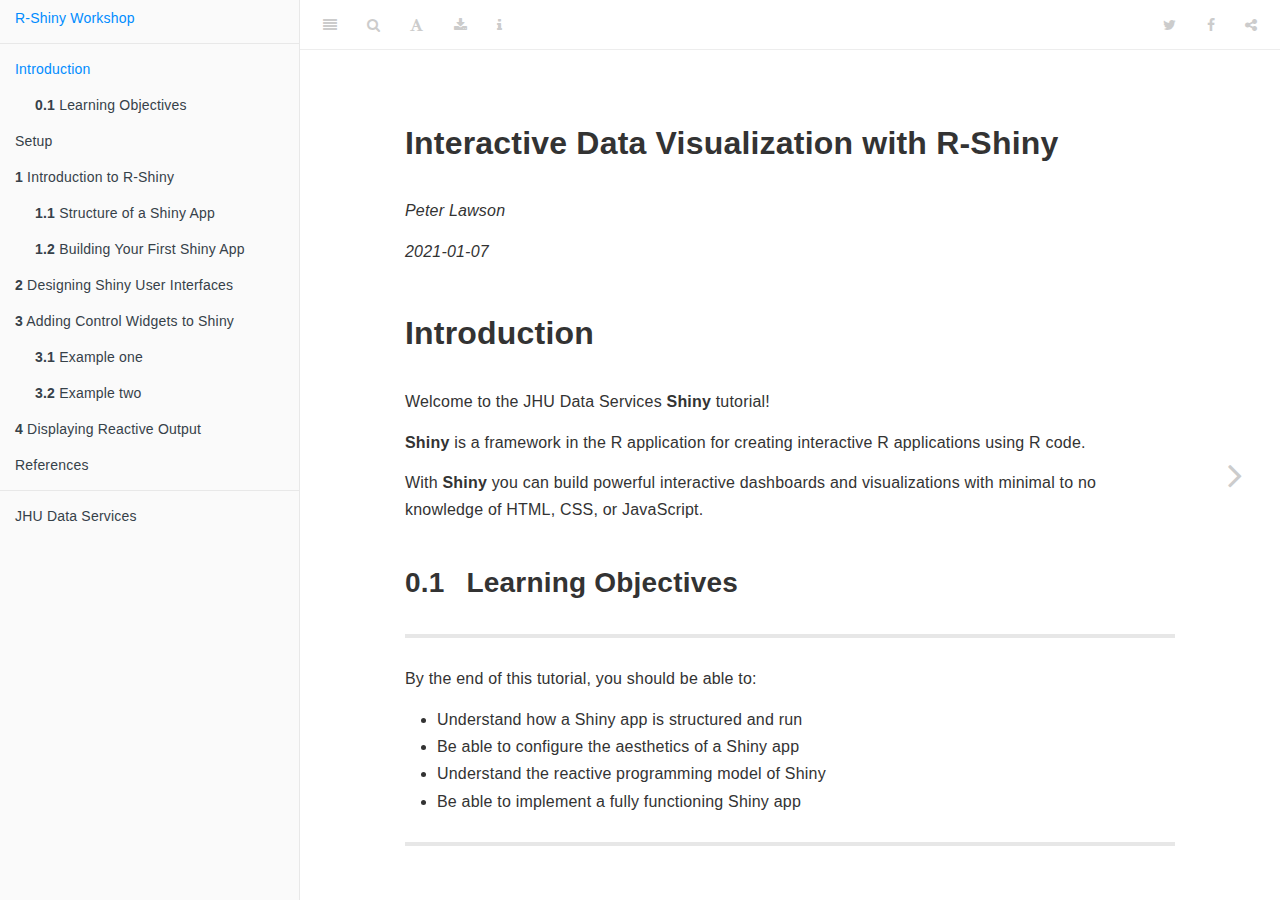
==== commit 1d1431e4: "Compiled book." ====
--- a/docs/index.html
+++ b/docs/index.html
@@ -131,7 +131,9 @@
 <li><a href="./">R-Shiny Workshop</a></li>
 
 <li class="divider"></li>
-<li class="chapter" data-level="" data-path="index.html"><a href="index.html"><i class="fa fa-check"></i>Introduction</a></li>
+<li class="chapter" data-level="" data-path="index.html"><a href="index.html"><i class="fa fa-check"></i>Introduction</a><ul>
+<li class="chapter" data-level="0.1" data-path="index.html"><a href="index.html#learning-objectives"><i class="fa fa-check"></i><b>0.1</b> Learning Objectives</a></li>
+</ul></li>
 <li class="chapter" data-level="" data-path="setup.html"><a href="setup.html"><i class="fa fa-check"></i>Setup</a></li>
 <li class="chapter" data-level="1" data-path="introduction-to-r-shiny.html"><a href="introduction-to-r-shiny.html"><i class="fa fa-check"></i><b>1</b> Introduction to R-Shiny</a><ul>
 <li class="chapter" data-level="1.1" data-path="introduction-to-r-shiny.html"><a href="introduction-to-r-shiny.html#structure-of-a-shiny-app"><i class="fa fa-check"></i><b>1.1</b> Structure of a Shiny App</a></li>
@@ -174,6 +176,8 @@
 <p>Welcome to the JHU Data Services <strong>Shiny</strong> tutorial!</p>
 <p><strong>Shiny</strong> is a framework in the R application for creating interactive R applications using R code.</p>
 <p>With <strong>Shiny</strong> you can build powerful interactive dashboards and visualizations with minimal to no knowledge of HTML, CSS, or JavaScript.</p>
+<div id="learning-objectives" class="section level2">
+<h2><span class="header-section-number">0.1</span> Learning Objectives</h2>
 <hr />
 <p>By the end of this tutorial, you should be able to:</p>
 <ul>
@@ -184,6 +188,7 @@
 </ul>
 <hr />
 
+</div>
 </div>
             </section>
 
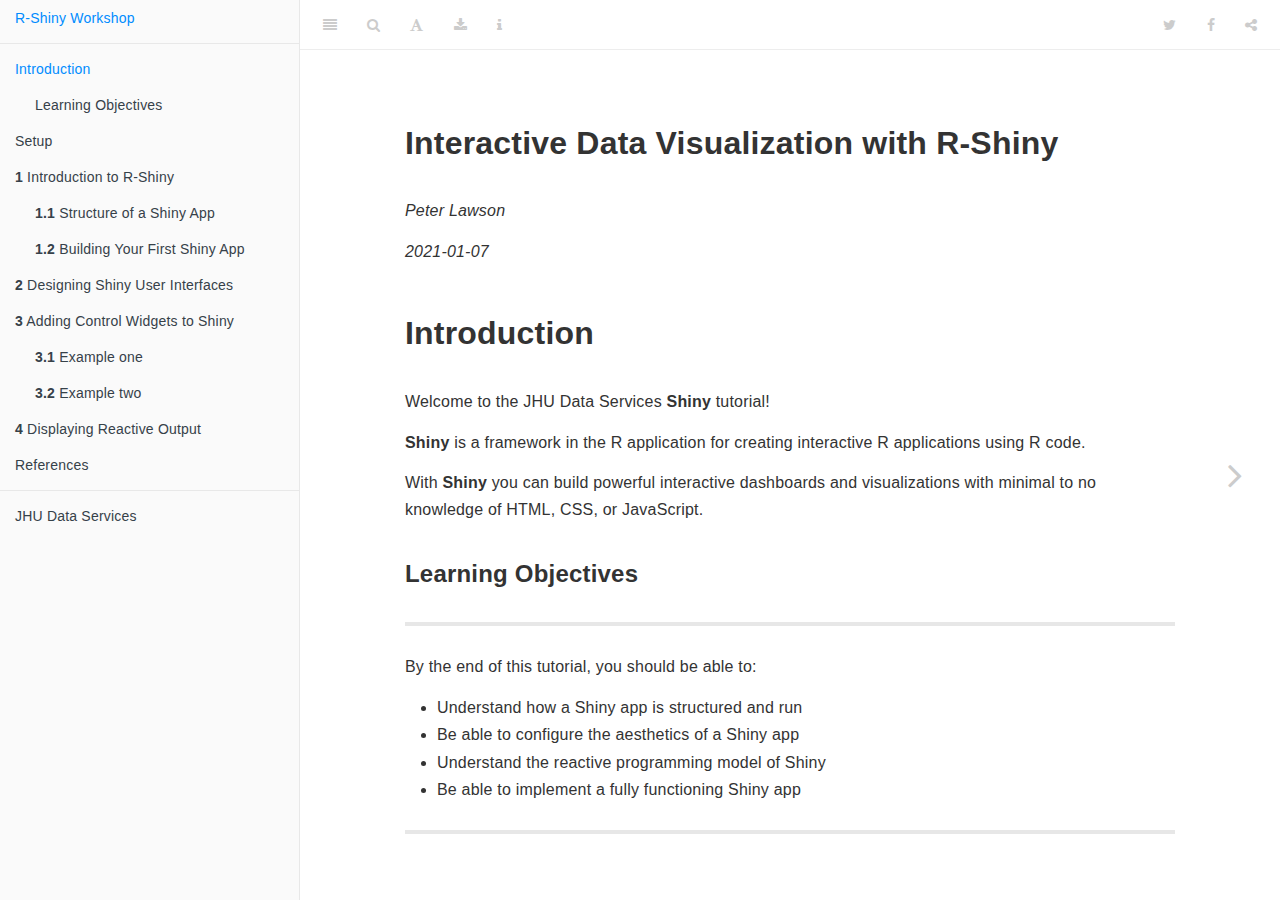
==== commit 6b98bb43: "Compiled book." ====
--- a/docs/index.html
+++ b/docs/index.html
@@ -132,7 +132,7 @@
 
 <li class="divider"></li>
 <li class="chapter" data-level="" data-path="index.html"><a href="index.html"><i class="fa fa-check"></i>Introduction</a><ul>
-<li class="chapter" data-level="0.1" data-path="index.html"><a href="index.html#learning-objectives"><i class="fa fa-check"></i><b>0.1</b> Learning Objectives</a></li>
+<li class="chapter" data-level="" data-path="index.html"><a href="index.html#learning-objectives"><i class="fa fa-check"></i>Learning Objectives</a></li>
 </ul></li>
 <li class="chapter" data-level="" data-path="setup.html"><a href="setup.html"><i class="fa fa-check"></i>Setup</a></li>
 <li class="chapter" data-level="1" data-path="introduction-to-r-shiny.html"><a href="introduction-to-r-shiny.html"><i class="fa fa-check"></i><b>1</b> Introduction to R-Shiny</a><ul>
@@ -176,8 +176,8 @@
 <p>Welcome to the JHU Data Services <strong>Shiny</strong> tutorial!</p>
 <p><strong>Shiny</strong> is a framework in the R application for creating interactive R applications using R code.</p>
 <p>With <strong>Shiny</strong> you can build powerful interactive dashboards and visualizations with minimal to no knowledge of HTML, CSS, or JavaScript.</p>
-<div id="learning-objectives" class="section level2">
-<h2><span class="header-section-number">0.1</span> Learning Objectives</h2>
+<div id="learning-objectives" class="section level3 unnumbered">
+<h3>Learning Objectives</h3>
 <hr />
 <p>By the end of this tutorial, you should be able to:</p>
 <ul>
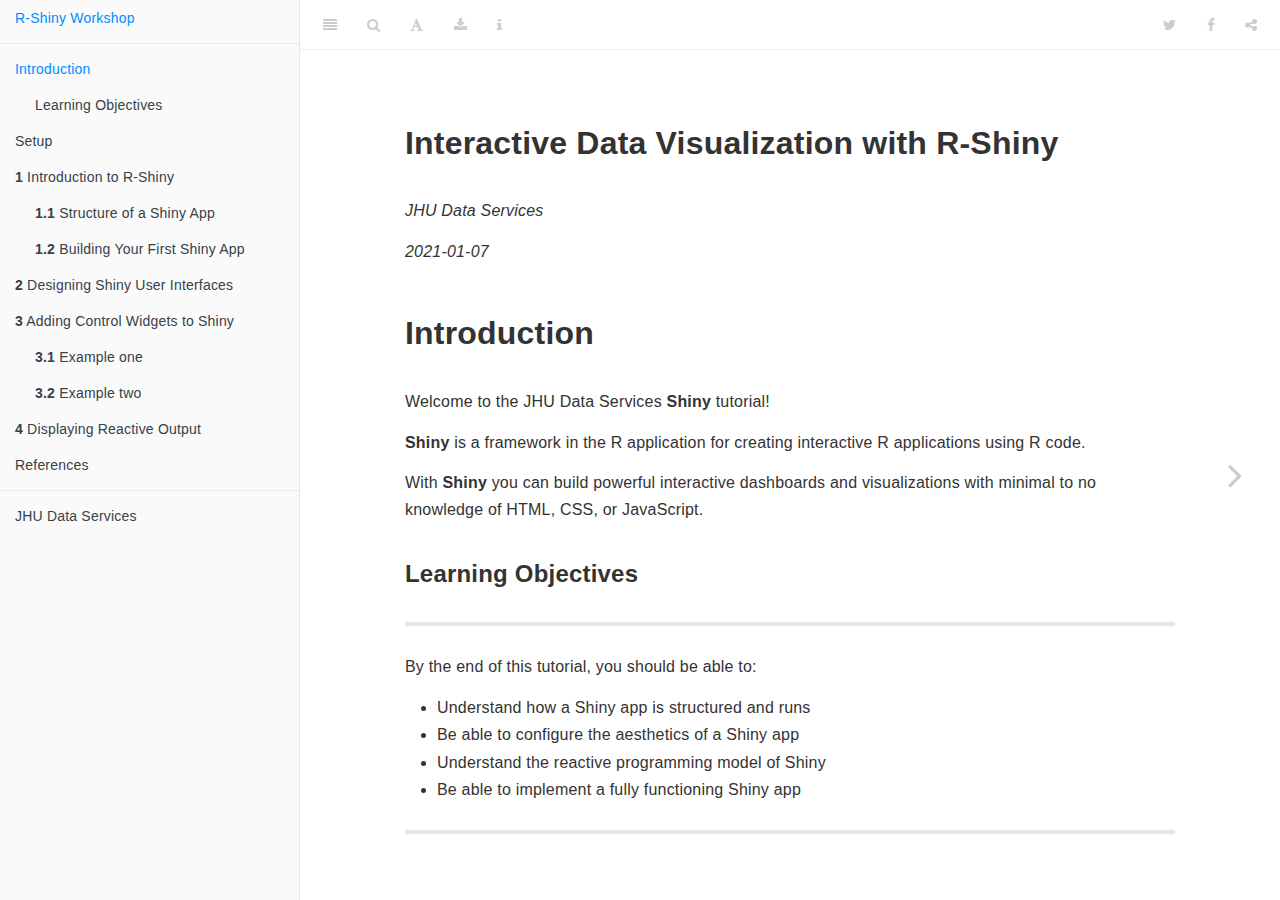
==== commit 37a1b97d: "Compiled book." ====
--- a/docs/index.html
+++ b/docs/index.html
@@ -21,7 +21,7 @@
   <meta name="twitter:description" content="A workshop on interactive data visualization using the R-Shiny library in the R programming language." />
   
 
-<meta name="author" content="Peter Lawson" />
+<meta name="author" content="JHU Data Services" />
 
 
 <meta name="date" content="2021-01-07" />
@@ -168,7 +168,7 @@
             <section class="normal" id="section-">
 <div id="header">
 <h1 class="title">Interactive Data Visualization with R-Shiny</h1>
-<p class="author"><em>Peter Lawson</em></p>
+<p class="author"><em>JHU Data Services</em></p>
 <p class="date"><em>2021-01-07</em></p>
 </div>
 <div id="introduction" class="section level1 unnumbered">
@@ -181,7 +181,7 @@
 <hr />
 <p>By the end of this tutorial, you should be able to:</p>
 <ul>
-<li>Understand how a Shiny app is structured and run</li>
+<li>Understand how a Shiny app is structured and runs</li>
 <li>Be able to configure the aesthetics of a Shiny app</li>
 <li>Understand the reactive programming model of Shiny</li>
 <li>Be able to implement a fully functioning Shiny app</li>
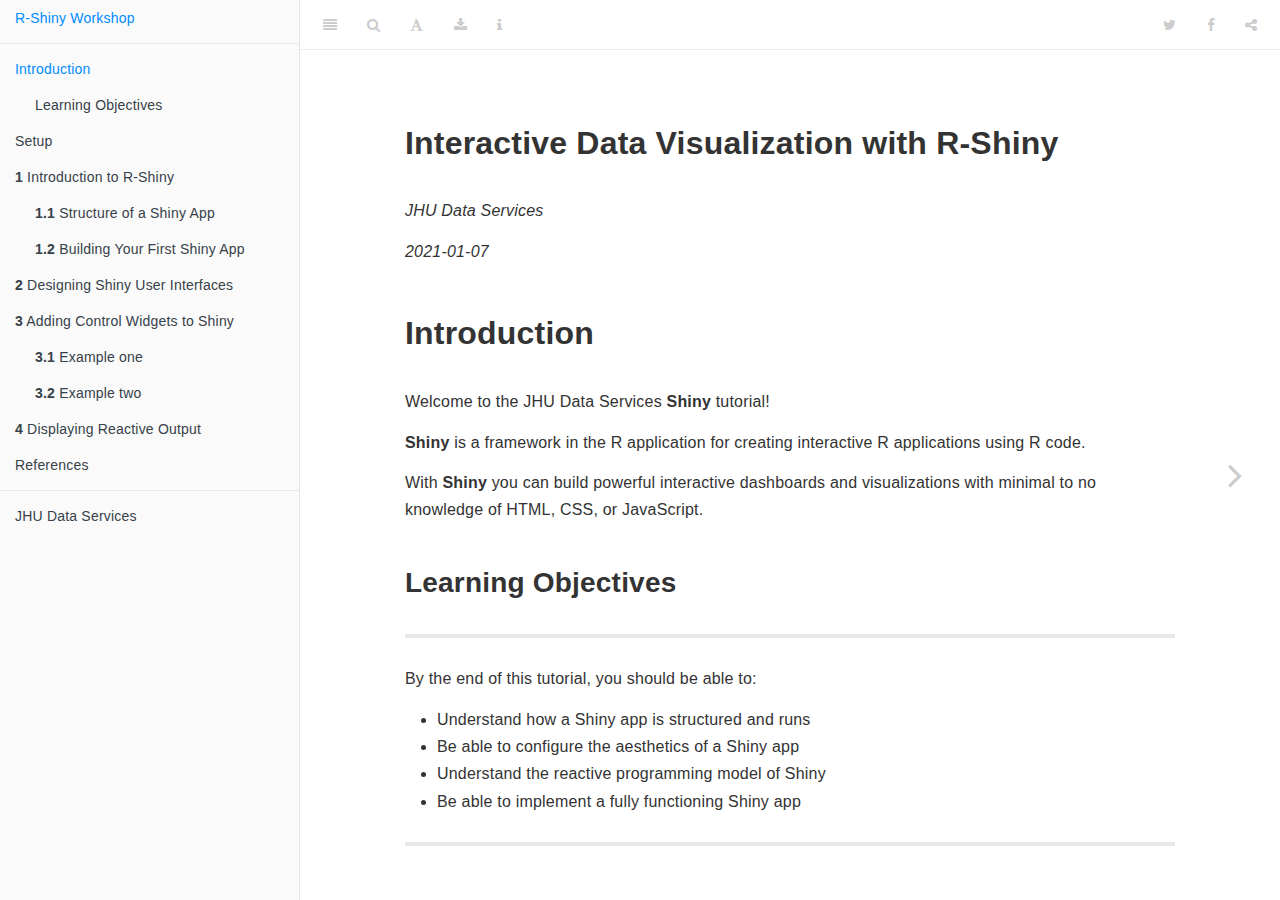
==== commit ec9e4448: "Compiled book." ====
--- a/docs/index.html
+++ b/docs/index.html
@@ -176,8 +176,8 @@
 <p>Welcome to the JHU Data Services <strong>Shiny</strong> tutorial!</p>
 <p><strong>Shiny</strong> is a framework in the R application for creating interactive R applications using R code.</p>
 <p>With <strong>Shiny</strong> you can build powerful interactive dashboards and visualizations with minimal to no knowledge of HTML, CSS, or JavaScript.</p>
-<div id="learning-objectives" class="section level3 unnumbered">
-<h3>Learning Objectives</h3>
+<div id="learning-objectives" class="section level2 unnumbered">
+<h2>Learning Objectives</h2>
 <hr />
 <p>By the end of this tutorial, you should be able to:</p>
 <ul>
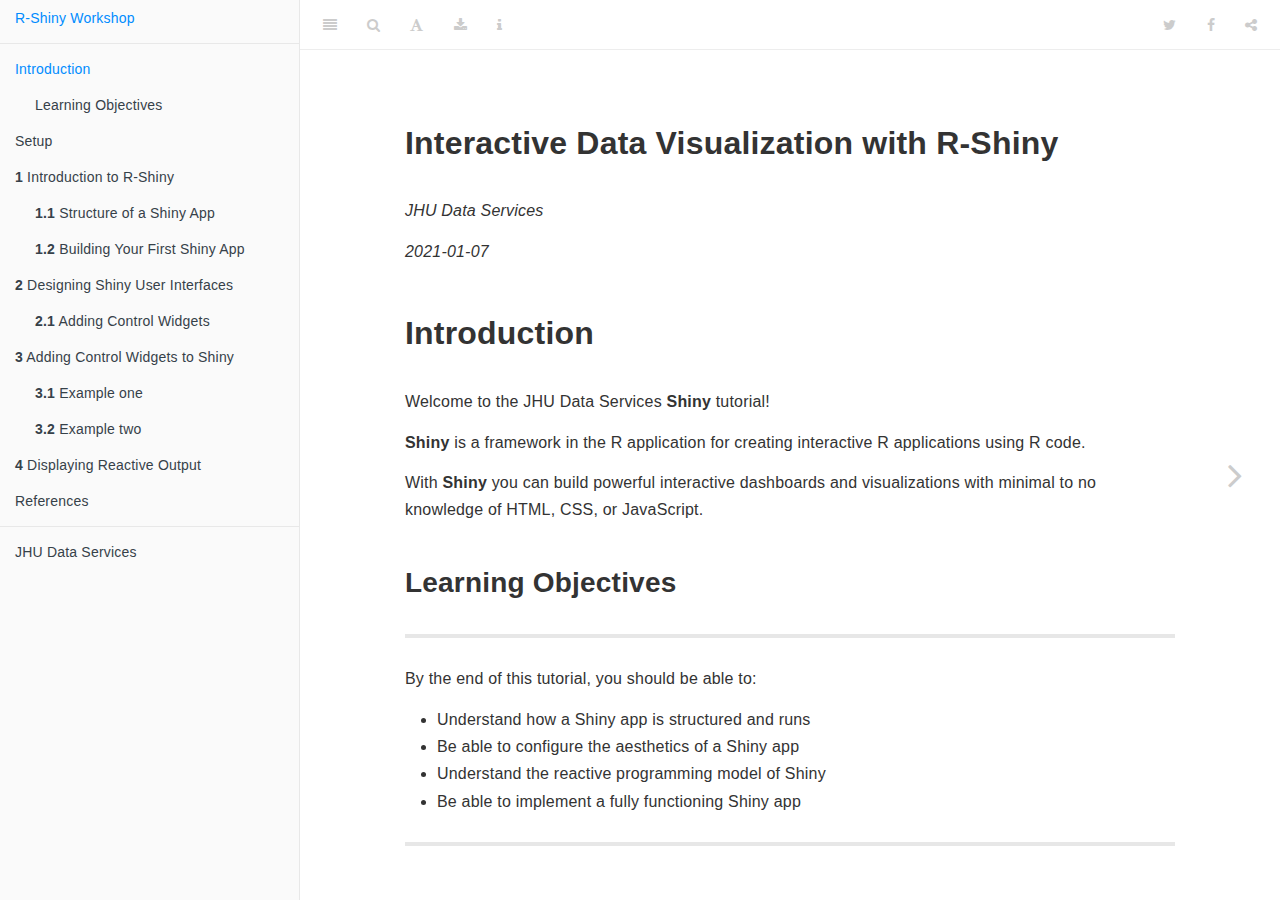
==== commit 51ee93ea: "Compiled book." ====
--- a/docs/index.html
+++ b/docs/index.html
@@ -139,7 +139,9 @@
 <li class="chapter" data-level="1.1" data-path="introduction-to-r-shiny.html"><a href="introduction-to-r-shiny.html#structure-of-a-shiny-app"><i class="fa fa-check"></i><b>1.1</b> Structure of a Shiny App</a></li>
 <li class="chapter" data-level="1.2" data-path="introduction-to-r-shiny.html"><a href="introduction-to-r-shiny.html#building-your-first-shiny-app"><i class="fa fa-check"></i><b>1.2</b> Building Your First Shiny App</a></li>
 </ul></li>
-<li class="chapter" data-level="2" data-path="designing-shiny-user-interfaces.html"><a href="designing-shiny-user-interfaces.html"><i class="fa fa-check"></i><b>2</b> Designing Shiny User Interfaces</a></li>
+<li class="chapter" data-level="2" data-path="designing-shiny-user-interfaces.html"><a href="designing-shiny-user-interfaces.html"><i class="fa fa-check"></i><b>2</b> Designing Shiny User Interfaces</a><ul>
+<li class="chapter" data-level="2.1" data-path="designing-shiny-user-interfaces.html"><a href="designing-shiny-user-interfaces.html#adding-control-widgets"><i class="fa fa-check"></i><b>2.1</b> Adding Control Widgets</a></li>
+</ul></li>
 <li class="chapter" data-level="3" data-path="adding-control-widgets-to-shiny.html"><a href="adding-control-widgets-to-shiny.html"><i class="fa fa-check"></i><b>3</b> Adding Control Widgets to Shiny</a><ul>
 <li class="chapter" data-level="3.1" data-path="adding-control-widgets-to-shiny.html"><a href="adding-control-widgets-to-shiny.html#example-one"><i class="fa fa-check"></i><b>3.1</b> Example one</a></li>
 <li class="chapter" data-level="3.2" data-path="adding-control-widgets-to-shiny.html"><a href="adding-control-widgets-to-shiny.html#example-two"><i class="fa fa-check"></i><b>3.2</b> Example two</a></li>
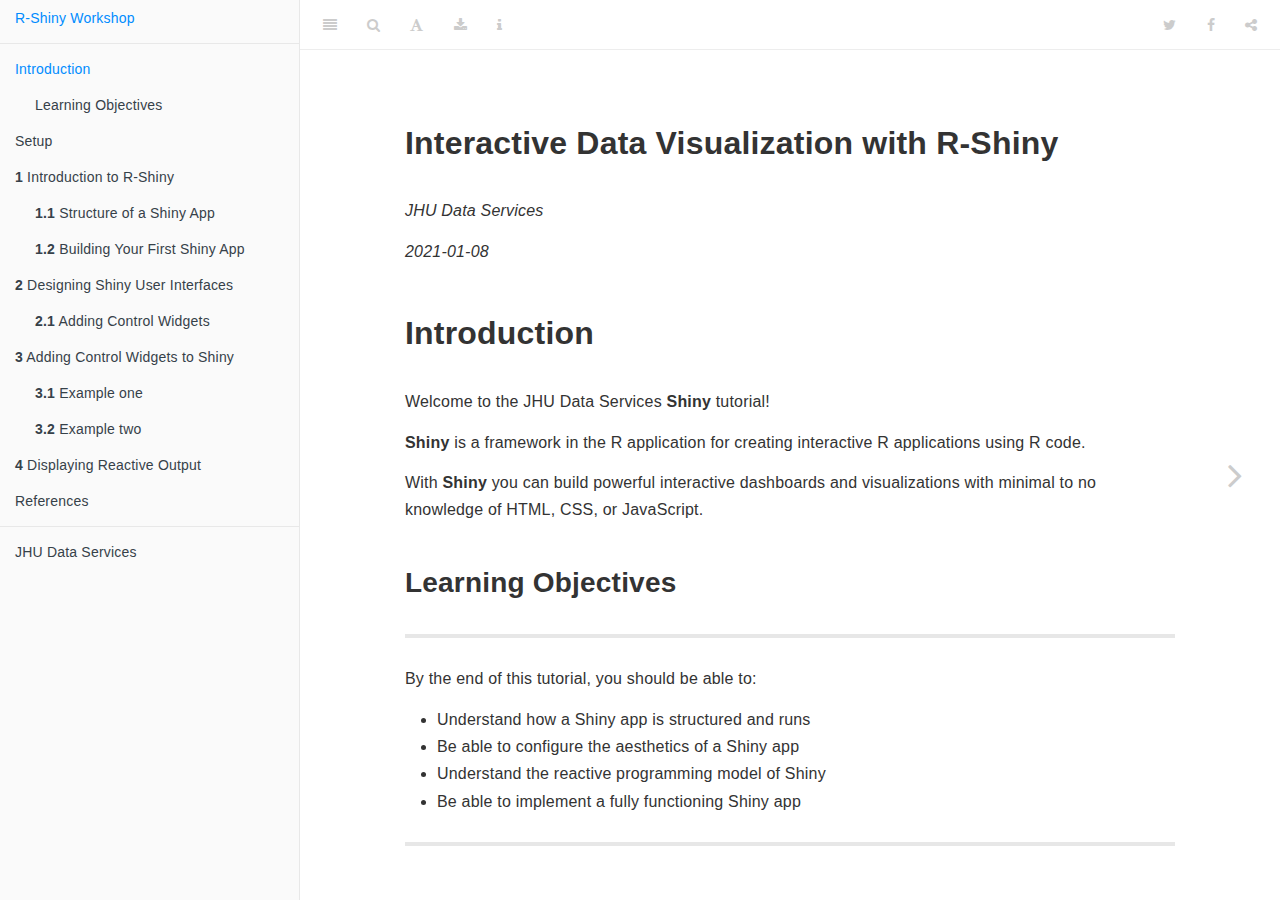
==== commit b389faa3: "Compiled book." ====
--- a/docs/index.html
+++ b/docs/index.html
@@ -24,7 +24,7 @@
 <meta name="author" content="JHU Data Services" />
 
 
-<meta name="date" content="2021-01-07" />
+<meta name="date" content="2021-01-08" />
 
   <meta name="viewport" content="width=device-width, initial-scale=1" />
   <meta name="apple-mobile-web-app-capable" content="yes" />
@@ -171,7 +171,7 @@
 <div id="header">
 <h1 class="title">Interactive Data Visualization with R-Shiny</h1>
 <p class="author"><em>JHU Data Services</em></p>
-<p class="date"><em>2021-01-07</em></p>
+<p class="date"><em>2021-01-08</em></p>
 </div>
 <div id="introduction" class="section level1 unnumbered">
 <h1>Introduction</h1>
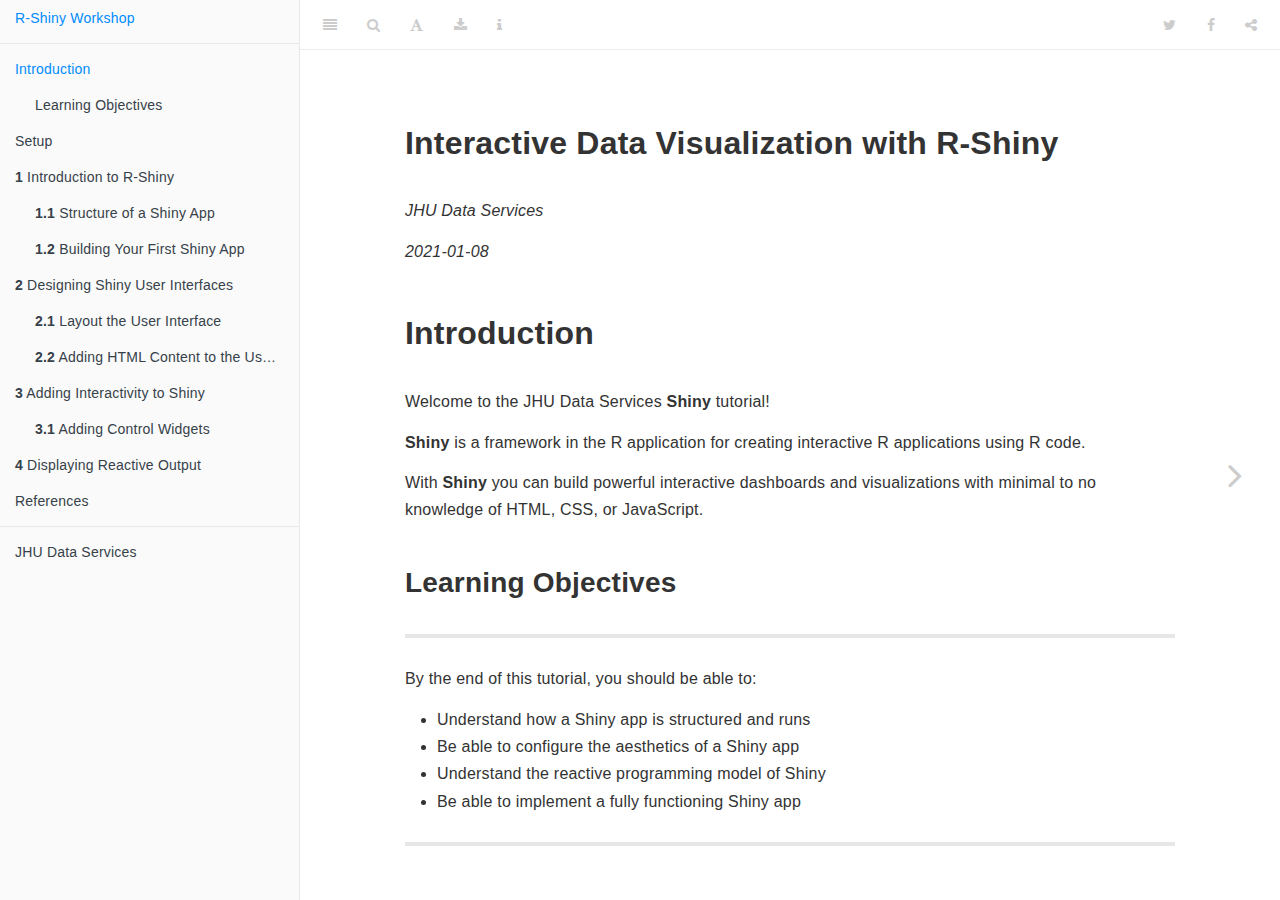
==== commit e070f5af: "Compiled book." ====
--- a/docs/index.html
+++ b/docs/index.html
@@ -140,11 +140,13 @@
 <li class="chapter" data-level="1.2" data-path="introduction-to-r-shiny.html"><a href="introduction-to-r-shiny.html#building-your-first-shiny-app"><i class="fa fa-check"></i><b>1.2</b> Building Your First Shiny App</a></li>
 </ul></li>
 <li class="chapter" data-level="2" data-path="designing-shiny-user-interfaces.html"><a href="designing-shiny-user-interfaces.html"><i class="fa fa-check"></i><b>2</b> Designing Shiny User Interfaces</a><ul>
-<li class="chapter" data-level="2.1" data-path="designing-shiny-user-interfaces.html"><a href="designing-shiny-user-interfaces.html#adding-control-widgets"><i class="fa fa-check"></i><b>2.1</b> Adding Control Widgets</a></li>
-</ul></li>
-<li class="chapter" data-level="3" data-path="adding-control-widgets-to-shiny.html"><a href="adding-control-widgets-to-shiny.html"><i class="fa fa-check"></i><b>3</b> Adding Control Widgets to Shiny</a><ul>
-<li class="chapter" data-level="3.1" data-path="adding-control-widgets-to-shiny.html"><a href="adding-control-widgets-to-shiny.html#example-one"><i class="fa fa-check"></i><b>3.1</b> Example one</a></li>
-<li class="chapter" data-level="3.2" data-path="adding-control-widgets-to-shiny.html"><a href="adding-control-widgets-to-shiny.html#example-two"><i class="fa fa-check"></i><b>3.2</b> Example two</a></li>
+<li class="chapter" data-level="2.1" data-path="designing-shiny-user-interfaces.html"><a href="designing-shiny-user-interfaces.html#layout-the-user-interface"><i class="fa fa-check"></i><b>2.1</b> Layout the User Interface</a></li>
+<li class="chapter" data-level="2.2" data-path="designing-shiny-user-interfaces.html"><a href="designing-shiny-user-interfaces.html#adding-html-content-to-the-user-interface"><i class="fa fa-check"></i><b>2.2</b> Adding HTML Content to the User Interface</a><ul>
+<li class="chapter" data-level="2.2.1" data-path="designing-shiny-user-interfaces.html"><a href="designing-shiny-user-interfaces.html#html-text-formatting"><i class="fa fa-check"></i><b>2.2.1</b> HTML Text Formatting</a></li>
+</ul></li>
+</ul></li>
+<li class="chapter" data-level="3" data-path="adding-interactivity-to-shiny.html"><a href="adding-interactivity-to-shiny.html"><i class="fa fa-check"></i><b>3</b> Adding Interactivity to Shiny</a><ul>
+<li class="chapter" data-level="3.1" data-path="adding-interactivity-to-shiny.html"><a href="adding-interactivity-to-shiny.html#adding-control-widgets"><i class="fa fa-check"></i><b>3.1</b> Adding Control Widgets</a></li>
 </ul></li>
 <li class="chapter" data-level="4" data-path="displaying-reactive-output.html"><a href="displaying-reactive-output.html"><i class="fa fa-check"></i><b>4</b> Displaying Reactive Output</a></li>
 <li class="chapter" data-level="" data-path="references.html"><a href="references.html"><i class="fa fa-check"></i>References</a></li>
